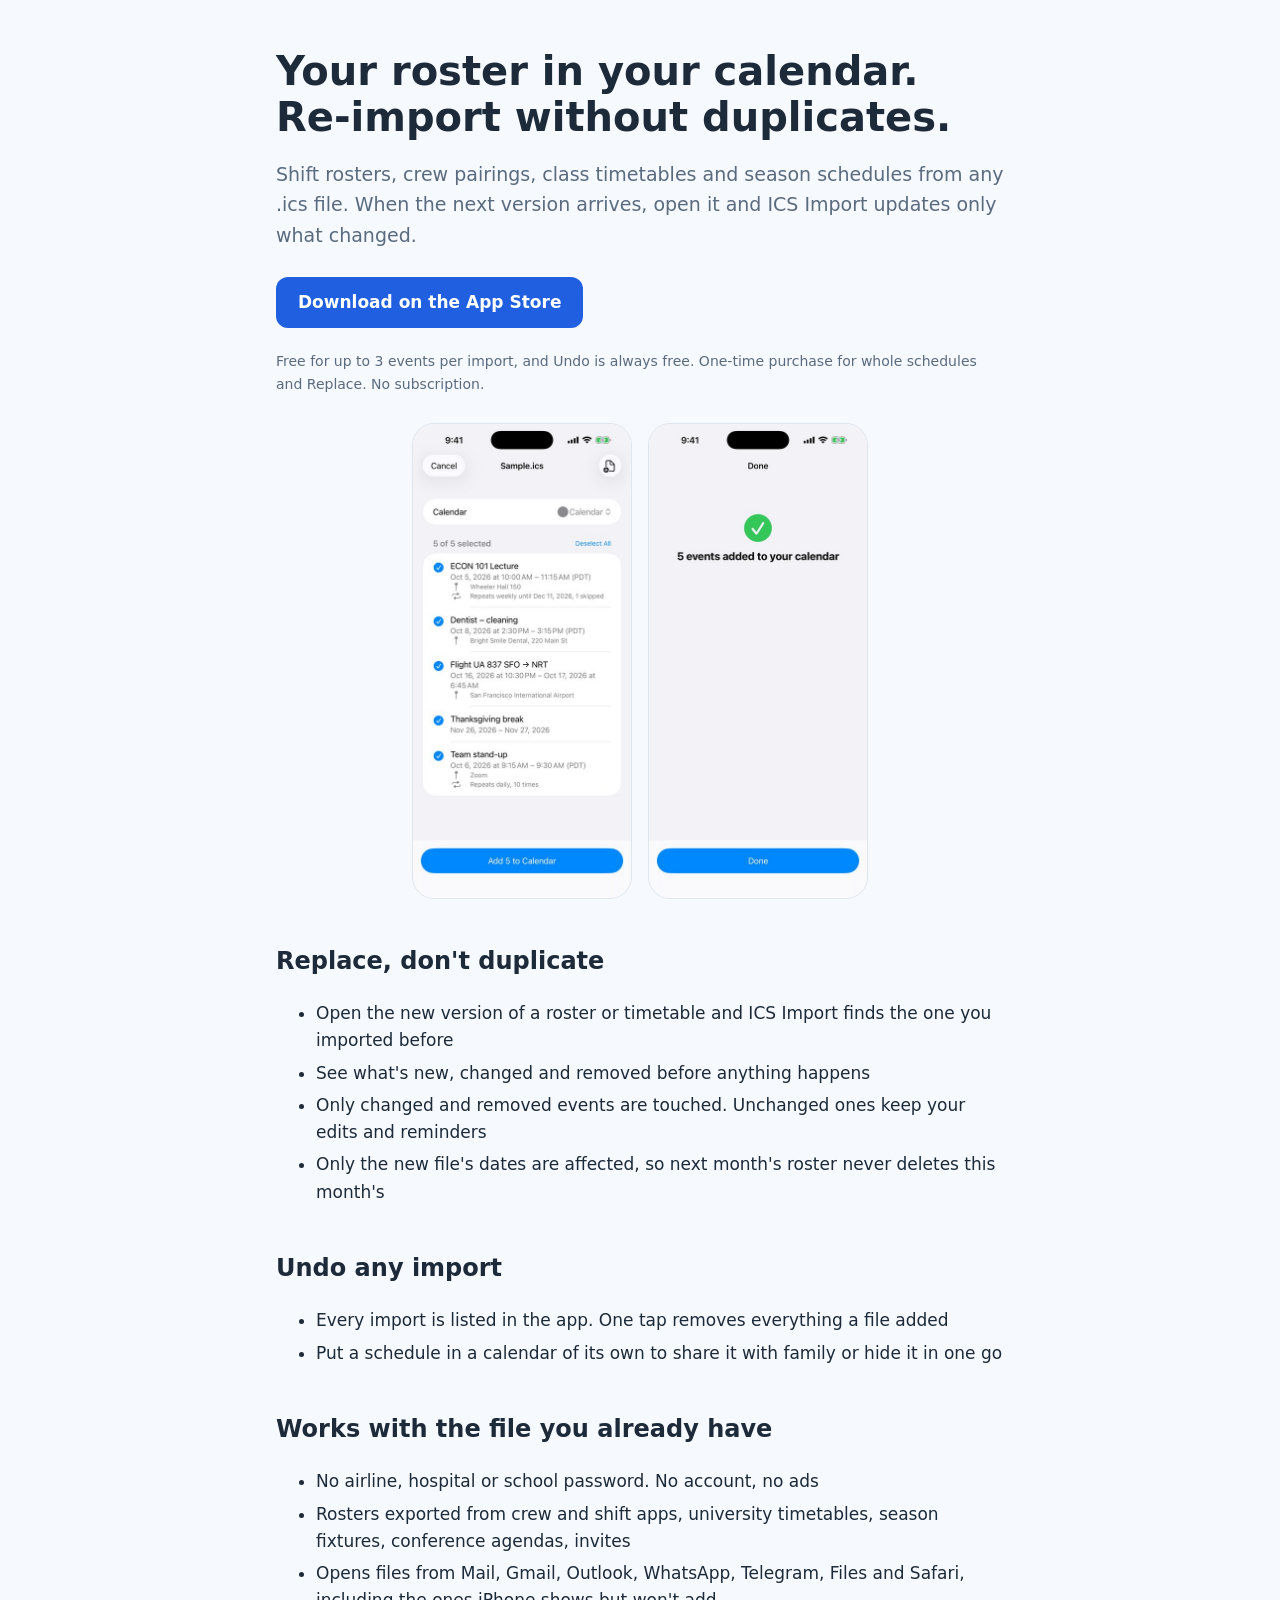
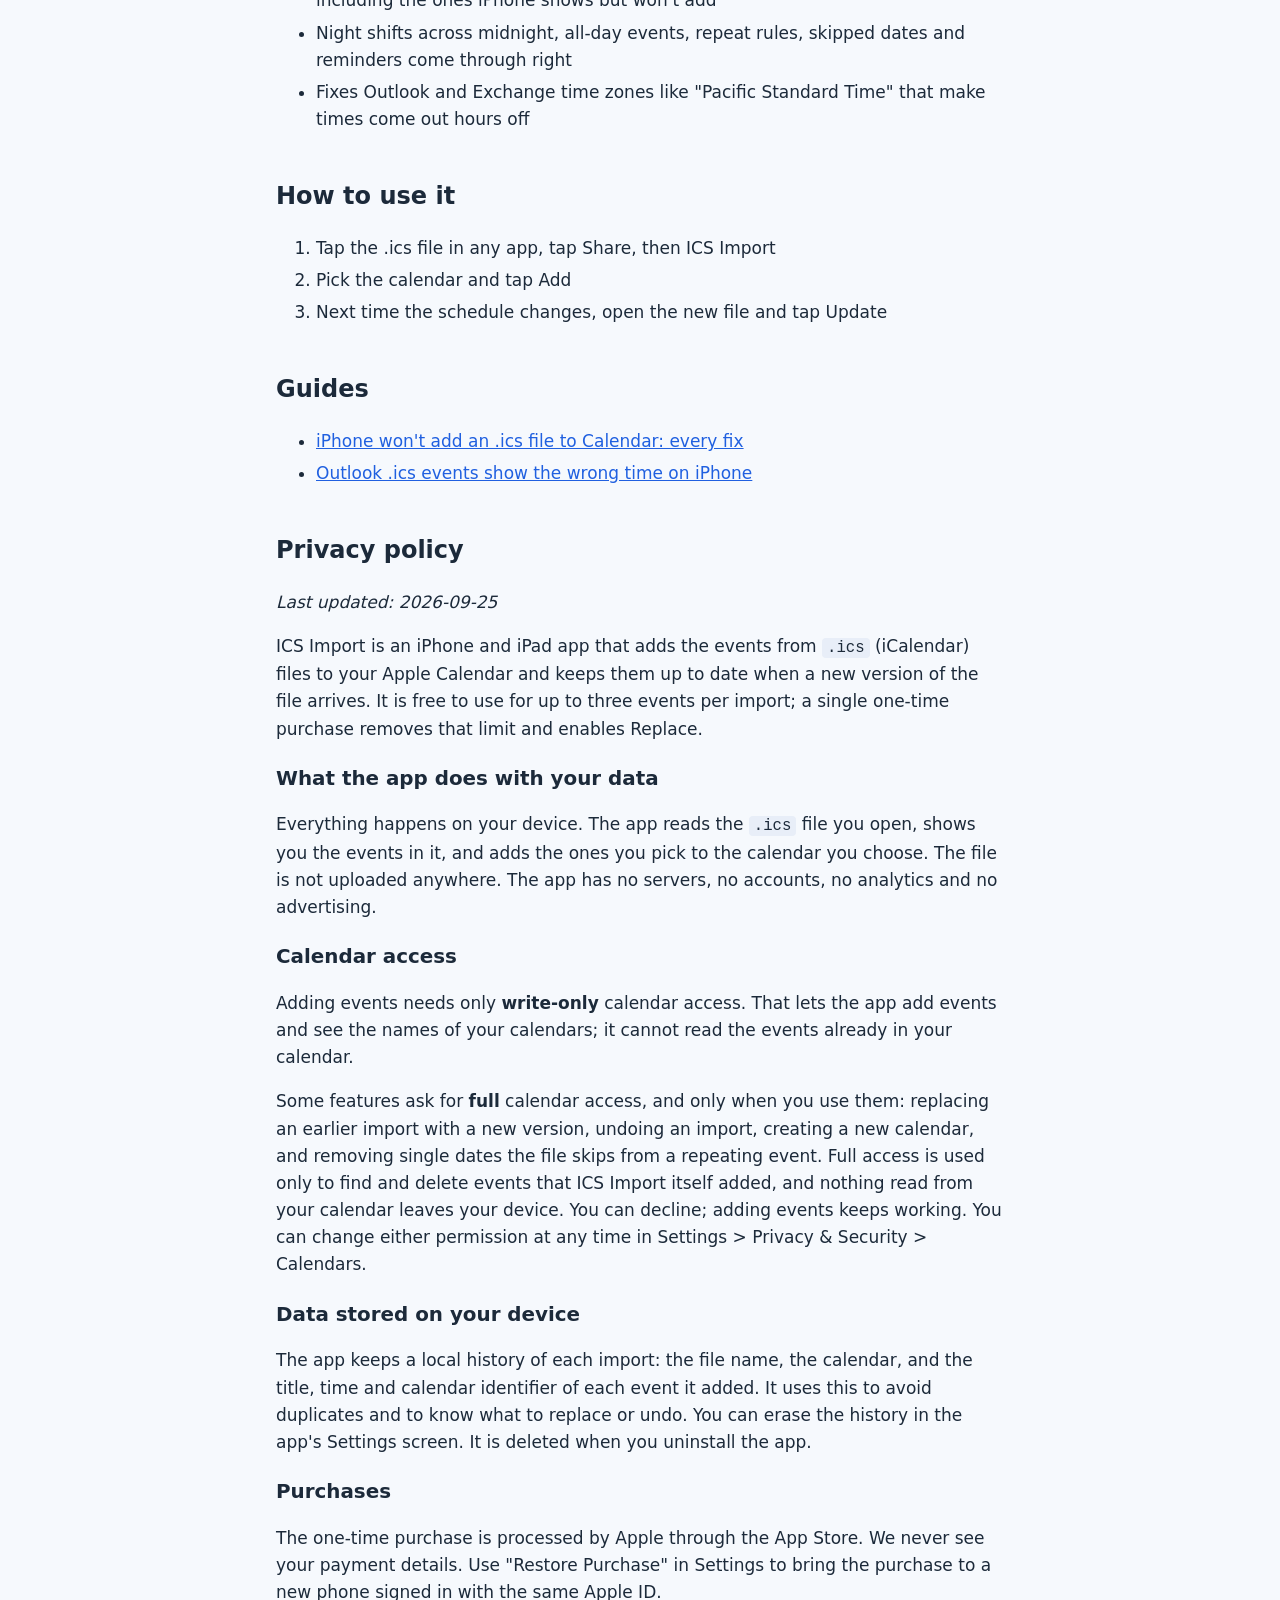
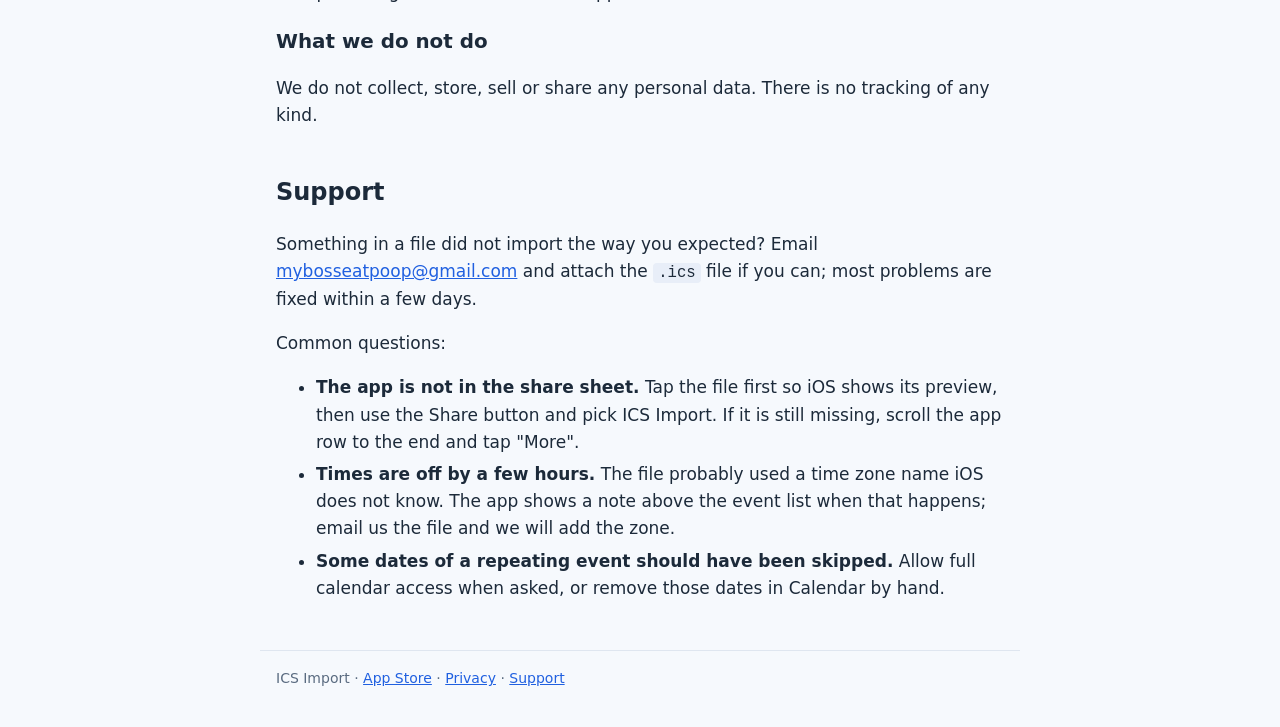
==== index.html @ e9b15c0e "Reposition around rosters and timetables; privacy policy covers full access for Replace and Undo; ne" ====
<!doctype html>
<html lang="en"><head><meta charset="utf-8"><meta name="viewport" content="width=device-width,initial-scale=1">
<title>ICS Import – Rosters and timetables in iPhone Calendar, no duplicates</title>
<meta name="description" content="Import your roster, shift schedule or class timetable from an .ics file into iPhone Calendar. When the next version arrives, only the changes are updated: no duplicates, and any import can be undone. No passwords, no account.">
<meta name="apple-itunes-app" content="app-id=6813216187">
<link rel="canonical" href="https://iflora84.github.io/ics-import-privacy/">
<meta property="og:title" content="ICS Import – Rosters and timetables in iPhone Calendar, no duplicates">
<meta property="og:description" content="New roster or changed timetable? Open the new .ics and only the changes are updated. Undo any import in one tap.">
<meta property="og:image" content="https://iflora84.github.io/ics-import-privacy/img/list.jpg">
<link rel="stylesheet" href="site.css">
<script type="application/ld+json">{"@context":"https://schema.org","@type":"SoftwareApplication","name":"ICS Import: Add to Calendar","operatingSystem":"iOS","applicationCategory":"ProductivityApplication","url":"https://apps.apple.com/app/id6813216187","offers":{"@type":"Offer","price":"0","priceCurrency":"USD"}}</script>
</head><body>
<header>
<h1>Your roster in your calendar. Re-import without duplicates.</h1>
<p class="lead">Shift rosters, crew pairings, class timetables and season schedules from any .ics file. When the next version arrives, open it and ICS Import updates only what changed.</p>
<a class="cta" href="https://apps.apple.com/app/id6813216187">Download on the App Store</a>
<p class="small">Free for up to 3 events per import, and Undo is always free. One-time purchase for whole schedules and Replace. No subscription.</p>
</header>
<main>
<div class="shots">
<img src="img/list.jpg" width="440" height="956" alt="Event list from an .ics file with times, places and repeat rules">
<img src="img/done.jpg" width="440" height="956" alt="Confirmation that the events were added to the calendar">
</div>

<h2>Replace, don't duplicate</h2>
<ul>
<li>Open the new version of a roster or timetable and ICS Import finds the one you imported before</li>
<li>See what's new, changed and removed before anything happens</li>
<li>Only changed and removed events are touched. Unchanged ones keep your edits and reminders</li>
<li>Only the new file's dates are affected, so next month's roster never deletes this month's</li>
</ul>

<h2>Undo any import</h2>
<ul>
<li>Every import is listed in the app. One tap removes everything a file added</li>
<li>Put a schedule in a calendar of its own to share it with family or hide it in one go</li>
</ul>

<h2>Works with the file you already have</h2>
<ul>
<li>No airline, hospital or school password. No account, no ads</li>
<li>Rosters exported from crew and shift apps, university timetables, season fixtures, conference agendas, invites</li>
<li>Opens files from Mail, Gmail, Outlook, WhatsApp, Telegram, Files and Safari, including the ones iPhone shows but won't add</li>
<li>Night shifts across midnight, all-day events, repeat rules, skipped dates and reminders come through right</li>
<li>Fixes Outlook and Exchange time zones like "Pacific Standard Time" that make times come out hours off</li>
</ul>

<h2>How to use it</h2>
<ol>
<li>Tap the .ics file in any app, tap Share, then ICS Import</li>
<li>Pick the calendar and tap Add</li>
<li>Next time the schedule changes, open the new file and tap Update</li>
</ol>

<h2>Guides</h2>
<ul>
<li><a href="guides/ics-file-wont-add-to-iphone-calendar/">iPhone won't add an .ics file to Calendar: every fix</a></li>
<li><a href="guides/outlook-ics-wrong-time-iphone/">Outlook .ics events show the wrong time on iPhone</a></li>
</ul>

<h2 id="privacy">Privacy policy</h2>
<p><em>Last updated: 2026-09-25</em></p>
<p>ICS Import is an iPhone and iPad app that adds the events from <code>.ics</code> (iCalendar) files to your Apple Calendar and keeps them up to date when a new version of the file arrives. It is free to use for up to three events per import; a single one-time purchase removes that limit and enables Replace.</p>

<h3>What the app does with your data</h3>
<p>Everything happens on your device. The app reads the <code>.ics</code> file you open, shows you the events in it, and adds the ones you pick to the calendar you choose. The file is not uploaded anywhere. The app has no servers, no accounts, no analytics and no advertising.</p>

<h3>Calendar access</h3>
<p>Adding events needs only <strong>write-only</strong> calendar access. That lets the app add events and see the names of your calendars; it cannot read the events already in your calendar.</p>
<p>Some features ask for <strong>full</strong> calendar access, and only when you use them: replacing an earlier import with a new version, undoing an import, creating a new calendar, and removing single dates the file skips from a repeating event. Full access is used only to find and delete events that ICS Import itself added, and nothing read from your calendar leaves your device. You can decline; adding events keeps working. You can change either permission at any time in Settings &gt; Privacy &amp; Security &gt; Calendars.</p>

<h3>Data stored on your device</h3>
<p>The app keeps a local history of each import: the file name, the calendar, and the title, time and calendar identifier of each event it added. It uses this to avoid duplicates and to know what to replace or undo. You can erase the history in the app's Settings screen. It is deleted when you uninstall the app.</p>

<h3>Purchases</h3>
<p>The one-time purchase is processed by Apple through the App Store. We never see your payment details. Use "Restore Purchase" in Settings to bring the purchase to a new phone signed in with the same Apple ID.</p>

<h3>What we do not do</h3>
<p>We do not collect, store, sell or share any personal data. There is no tracking of any kind.</p>

<h2 id="support">Support</h2>
<p>Something in a file did not import the way you expected? Email <a href="mailto:mybosseatpoop@gmail.com?subject=ICS%20Import">mybosseatpoop@gmail.com</a> and attach the <code>.ics</code> file if you can; most problems are fixed within a few days.</p>
<p>Common questions:</p>
<ul>
<li><strong>The app is not in the share sheet.</strong> Tap the file first so iOS shows its preview, then use the Share button and pick ICS Import. If it is still missing, scroll the app row to the end and tap "More".</li>
<li><strong>Times are off by a few hours.</strong> The file probably used a time zone name iOS does not know. The app shows a note above the event list when that happens; email us the file and we will add the zone.</li>
<li><strong>Some dates of a repeating event should have been skipped.</strong> Allow full calendar access when asked, or remove those dates in Calendar by hand.</li>
</ul>
</main>
<footer>ICS Import · <a href="https://apps.apple.com/app/id6813216187">App Store</a> · <a href="#privacy">Privacy</a> · <a href="#support">Support</a></footer>
</body></html>
---- site.css ----
:root{--bg:#f6f9fd;--card:#fff;--text:#1c2a3a;--muted:#5a6b80;--accent:#2060e0;--accent-text:#fff;--line:#dfe6f0;--code:#e8eef8}
@media (prefers-color-scheme:dark){:root:not([data-theme="light"]){--bg:#0f1520;--card:#18212f;--text:#e4ebf5;--muted:#9aa9bd;--accent:#5b8cff;--accent-text:#fff;--line:#2a3547;--code:#222d3e}}
:root[data-theme="dark"]{--bg:#0f1520;--card:#18212f;--text:#e4ebf5;--muted:#9aa9bd;--accent:#5b8cff;--accent-text:#fff;--line:#2a3547;--code:#222d3e}
*{box-sizing:border-box}
body{margin:0;overflow-wrap:break-word;background:var(--bg);color:var(--text);font:17px/1.6 system-ui,-apple-system,"Segoe UI",Roboto,sans-serif}
main,header,footer{max-width:760px;margin:0 auto;padding:0 16px}
header{padding-top:40px}
h1{font-size:clamp(28px,6vw,40px);line-height:1.15;margin:.2em 0 .4em}
h2{margin-top:1.8em;font-size:24px}
h3{margin-bottom:.2em}
a{color:var(--accent)}
code{overflow-wrap:anywhere;background:var(--code);padding:1px 5px;border-radius:4px;font-size:.92em}
.lead{font-size:19px;color:var(--muted)}
.cta{display:inline-block;background:var(--accent);color:var(--accent-text);text-decoration:none;font-weight:600;padding:12px 22px;border-radius:12px;margin:8px 0}
.small{font-size:14px;color:var(--muted)}
.shots{display:flex;gap:16px;justify-content:center;margin:28px 0;flex-wrap:wrap}
.shots img{width:min(220px,44vw);height:auto;border-radius:22px;border:1px solid var(--line);background:var(--card)}
.card{background:var(--card);border:1px solid var(--line);border-radius:14px;padding:4px 20px;margin:16px 0}
ol li,ul li{margin:.3em 0}
nav.crumbs{font-size:14px;margin-bottom:8px}
footer{border-top:1px solid var(--line);margin-top:48px;padding-top:16px;padding-bottom:40px;font-size:14px;color:var(--muted)}
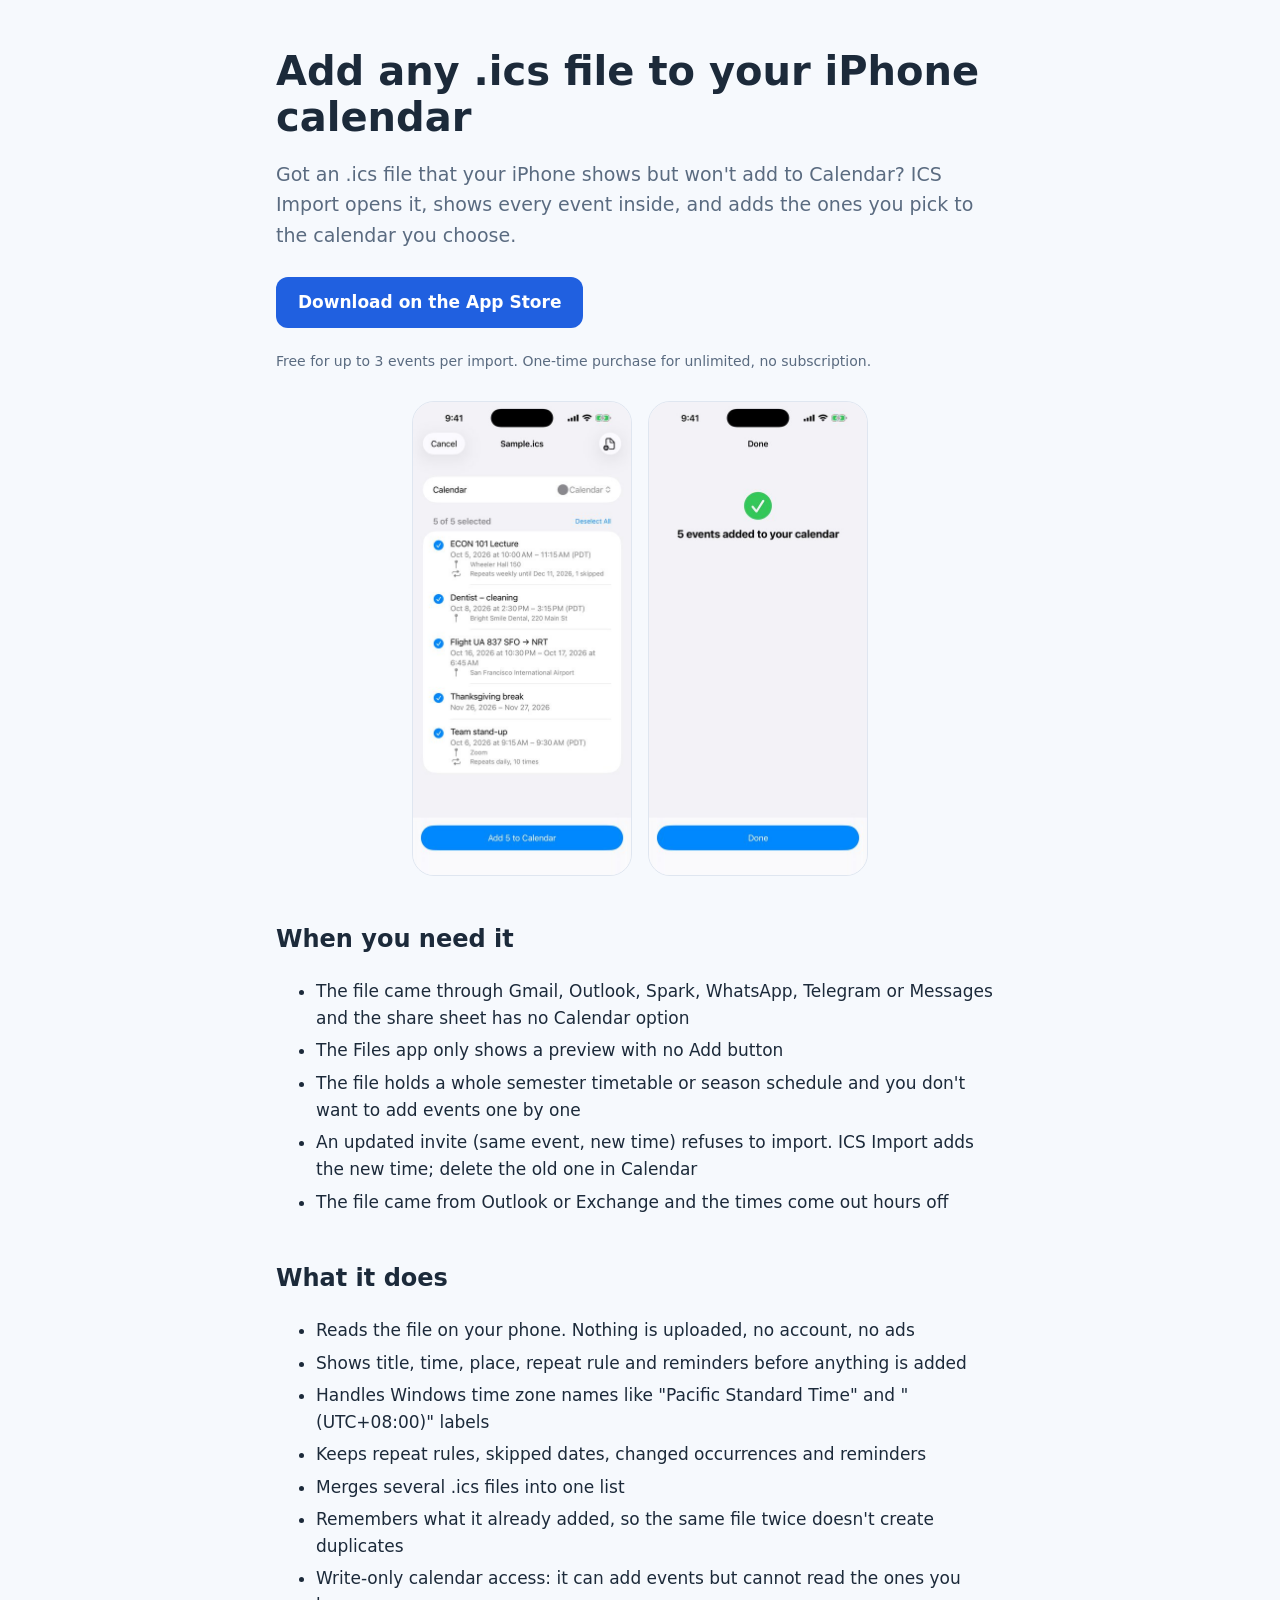
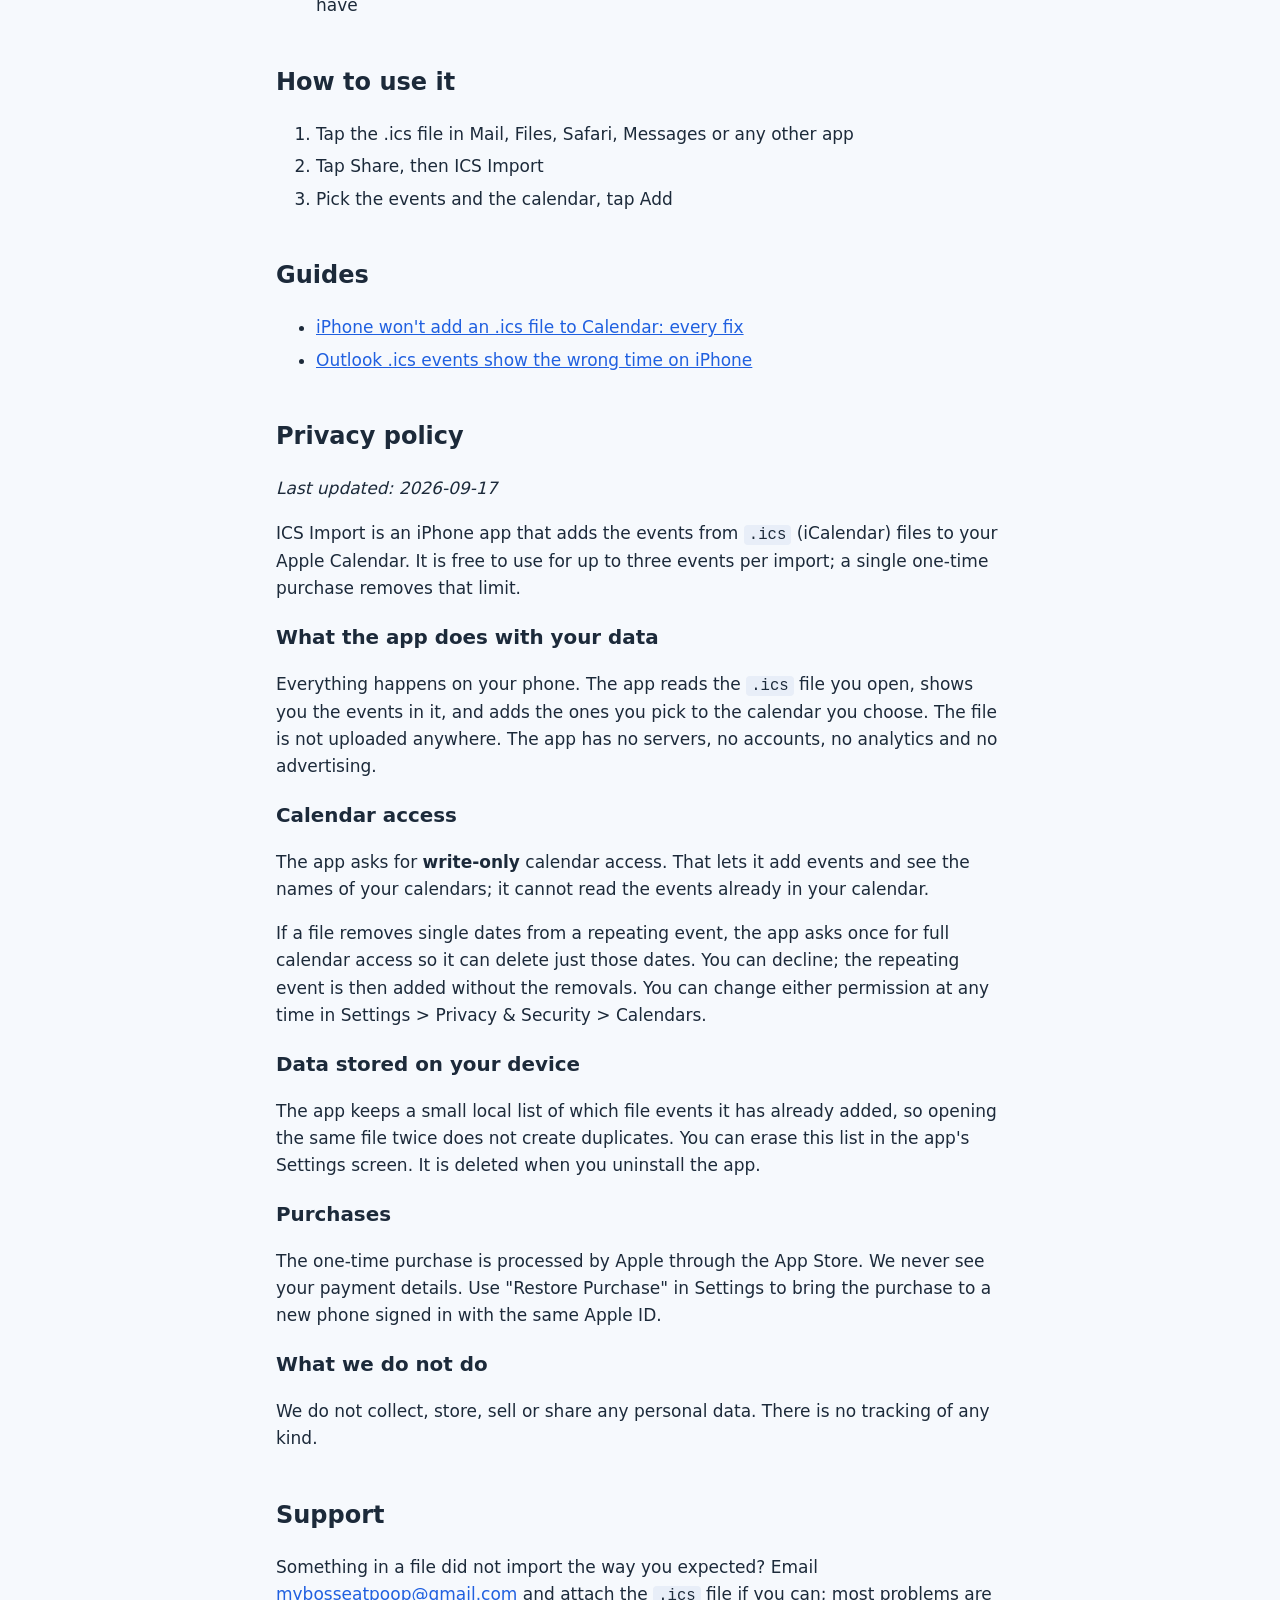
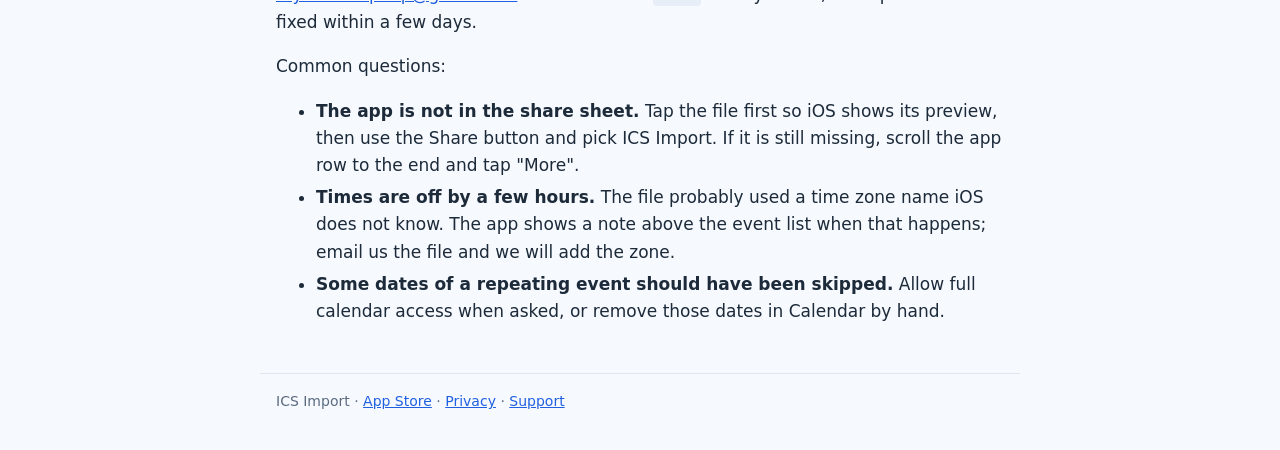
==== commit 786a2693: "New contact email Co-Authored-By: Claude Opus 5.5 (1M context) <noreply@anthropic.com> Claude-Sessio" ====
--- a/index.html
+++ b/index.html
@@ -1,20 +1,20 @@
 <!doctype html>
 <html lang="en"><head><meta charset="utf-8"><meta name="viewport" content="width=device-width,initial-scale=1">
-<title>ICS Import – Rosters and timetables in iPhone Calendar, no duplicates</title>
-<meta name="description" content="Import your roster, shift schedule or class timetable from an .ics file into iPhone Calendar. When the next version arrives, only the changes are updated: no duplicates, and any import can be undone. No passwords, no account.">
+<title>ICS Import – Add .ics files to iPhone Calendar</title>
+<meta name="description" content="iPhone won't add your .ics file to Calendar? ICS Import opens it from Gmail, Outlook, WhatsApp or Files and adds every event, with time zones, repeats and reminders kept. On-device, no account.">
 <meta name="apple-itunes-app" content="app-id=6813216187">
 <link rel="canonical" href="https://iflora84.github.io/ics-import-privacy/">
-<meta property="og:title" content="ICS Import – Rosters and timetables in iPhone Calendar, no duplicates">
-<meta property="og:description" content="New roster or changed timetable? Open the new .ics and only the changes are updated. Undo any import in one tap.">
+<meta property="og:title" content="ICS Import – Add .ics files to iPhone Calendar">
+<meta property="og:description" content="Opens .ics files that Files, Gmail, Outlook or WhatsApp won't add to your calendar. Every event in one tap.">
 <meta property="og:image" content="https://iflora84.github.io/ics-import-privacy/img/list.jpg">
 <link rel="stylesheet" href="site.css">
 <script type="application/ld+json">{"@context":"https://schema.org","@type":"SoftwareApplication","name":"ICS Import: Add to Calendar","operatingSystem":"iOS","applicationCategory":"ProductivityApplication","url":"https://apps.apple.com/app/id6813216187","offers":{"@type":"Offer","price":"0","priceCurrency":"USD"}}</script>
 </head><body>
 <header>
-<h1>Your roster in your calendar. Re-import without duplicates.</h1>
-<p class="lead">Shift rosters, crew pairings, class timetables and season schedules from any .ics file. When the next version arrives, open it and ICS Import updates only what changed.</p>
+<h1>Add any .ics file to your iPhone calendar</h1>
+<p class="lead">Got an .ics file that your iPhone shows but won't add to Calendar? ICS Import opens it, shows every event inside, and adds the ones you pick to the calendar you choose.</p>
 <a class="cta" href="https://apps.apple.com/app/id6813216187">Download on the App Store</a>
-<p class="small">Free for up to 3 events per import, and Undo is always free. One-time purchase for whole schedules and Replace. No subscription.</p>
+<p class="small">Free for up to 3 events per import. One-time purchase for unlimited, no subscription.</p>
 </header>
 <main>
 <div class="shots">
@@ -22,34 +22,31 @@
 <img src="img/done.jpg" width="440" height="956" alt="Confirmation that the events were added to the calendar">
 </div>
 
-<h2>Replace, don't duplicate</h2>
+<h2>When you need it</h2>
 <ul>
-<li>Open the new version of a roster or timetable and ICS Import finds the one you imported before</li>
-<li>See what's new, changed and removed before anything happens</li>
-<li>Only changed and removed events are touched. Unchanged ones keep your edits and reminders</li>
-<li>Only the new file's dates are affected, so next month's roster never deletes this month's</li>
+<li>The file came through Gmail, Outlook, Spark, WhatsApp, Telegram or Messages and the share sheet has no Calendar option</li>
+<li>The Files app only shows a preview with no Add button</li>
+<li>The file holds a whole semester timetable or season schedule and you don't want to add events one by one</li>
+<li>An updated invite (same event, new time) refuses to import. ICS Import adds the new time; delete the old one in Calendar</li>
+<li>The file came from Outlook or Exchange and the times come out hours off</li>
 </ul>
 
-<h2>Undo any import</h2>
+<h2>What it does</h2>
 <ul>
-<li>Every import is listed in the app. One tap removes everything a file added</li>
-<li>Put a schedule in a calendar of its own to share it with family or hide it in one go</li>
-</ul>
-
-<h2>Works with the file you already have</h2>
-<ul>
-<li>No airline, hospital or school password. No account, no ads</li>
-<li>Rosters exported from crew and shift apps, university timetables, season fixtures, conference agendas, invites</li>
-<li>Opens files from Mail, Gmail, Outlook, WhatsApp, Telegram, Files and Safari, including the ones iPhone shows but won't add</li>
-<li>Night shifts across midnight, all-day events, repeat rules, skipped dates and reminders come through right</li>
-<li>Fixes Outlook and Exchange time zones like "Pacific Standard Time" that make times come out hours off</li>
+<li>Reads the file on your phone. Nothing is uploaded, no account, no ads</li>
+<li>Shows title, time, place, repeat rule and reminders before anything is added</li>
+<li>Handles Windows time zone names like "Pacific Standard Time" and "(UTC+08:00)" labels</li>
+<li>Keeps repeat rules, skipped dates, changed occurrences and reminders</li>
+<li>Merges several .ics files into one list</li>
+<li>Remembers what it already added, so the same file twice doesn't create duplicates</li>
+<li>Write-only calendar access: it can add events but cannot read the ones you have</li>
 </ul>
 
 <h2>How to use it</h2>
 <ol>
-<li>Tap the .ics file in any app, tap Share, then ICS Import</li>
-<li>Pick the calendar and tap Add</li>
-<li>Next time the schedule changes, open the new file and tap Update</li>
+<li>Tap the .ics file in Mail, Files, Safari, Messages or any other app</li>
+<li>Tap Share, then ICS Import</li>
+<li>Pick the events and the calendar, tap Add</li>
 </ol>
 
 <h2>Guides</h2>
@@ -59,18 +56,18 @@
 </ul>
 
 <h2 id="privacy">Privacy policy</h2>
-<p><em>Last updated: 2026-09-25</em></p>
-<p>ICS Import is an iPhone and iPad app that adds the events from <code>.ics</code> (iCalendar) files to your Apple Calendar and keeps them up to date when a new version of the file arrives. It is free to use for up to three events per import; a single one-time purchase removes that limit and enables Replace.</p>
+<p><em>Last updated: 2026-09-17</em></p>
+<p>ICS Import is an iPhone app that adds the events from <code>.ics</code> (iCalendar) files to your Apple Calendar. It is free to use for up to three events per import; a single one-time purchase removes that limit.</p>
 
 <h3>What the app does with your data</h3>
-<p>Everything happens on your device. The app reads the <code>.ics</code> file you open, shows you the events in it, and adds the ones you pick to the calendar you choose. The file is not uploaded anywhere. The app has no servers, no accounts, no analytics and no advertising.</p>
+<p>Everything happens on your phone. The app reads the <code>.ics</code> file you open, shows you the events in it, and adds the ones you pick to the calendar you choose. The file is not uploaded anywhere. The app has no servers, no accounts, no analytics and no advertising.</p>
 
 <h3>Calendar access</h3>
-<p>Adding events needs only <strong>write-only</strong> calendar access. That lets the app add events and see the names of your calendars; it cannot read the events already in your calendar.</p>
-<p>Some features ask for <strong>full</strong> calendar access, and only when you use them: replacing an earlier import with a new version, undoing an import, creating a new calendar, and removing single dates the file skips from a repeating event. Full access is used only to find and delete events that ICS Import itself added, and nothing read from your calendar leaves your device. You can decline; adding events keeps working. You can change either permission at any time in Settings &gt; Privacy &amp; Security &gt; Calendars.</p>
+<p>The app asks for <strong>write-only</strong> calendar access. That lets it add events and see the names of your calendars; it cannot read the events already in your calendar.</p>
+<p>If a file removes single dates from a repeating event, the app asks once for full calendar access so it can delete just those dates. You can decline; the repeating event is then added without the removals. You can change either permission at any time in Settings &gt; Privacy &amp; Security &gt; Calendars.</p>
 
 <h3>Data stored on your device</h3>
-<p>The app keeps a local history of each import: the file name, the calendar, and the title, time and calendar identifier of each event it added. It uses this to avoid duplicates and to know what to replace or undo. You can erase the history in the app's Settings screen. It is deleted when you uninstall the app.</p>
+<p>The app keeps a small local list of which file events it has already added, so opening the same file twice does not create duplicates. You can erase this list in the app's Settings screen. It is deleted when you uninstall the app.</p>
 
 <h3>Purchases</h3>
 <p>The one-time purchase is processed by Apple through the App Store. We never see your payment details. Use "Restore Purchase" in Settings to bring the purchase to a new phone signed in with the same Apple ID.</p>
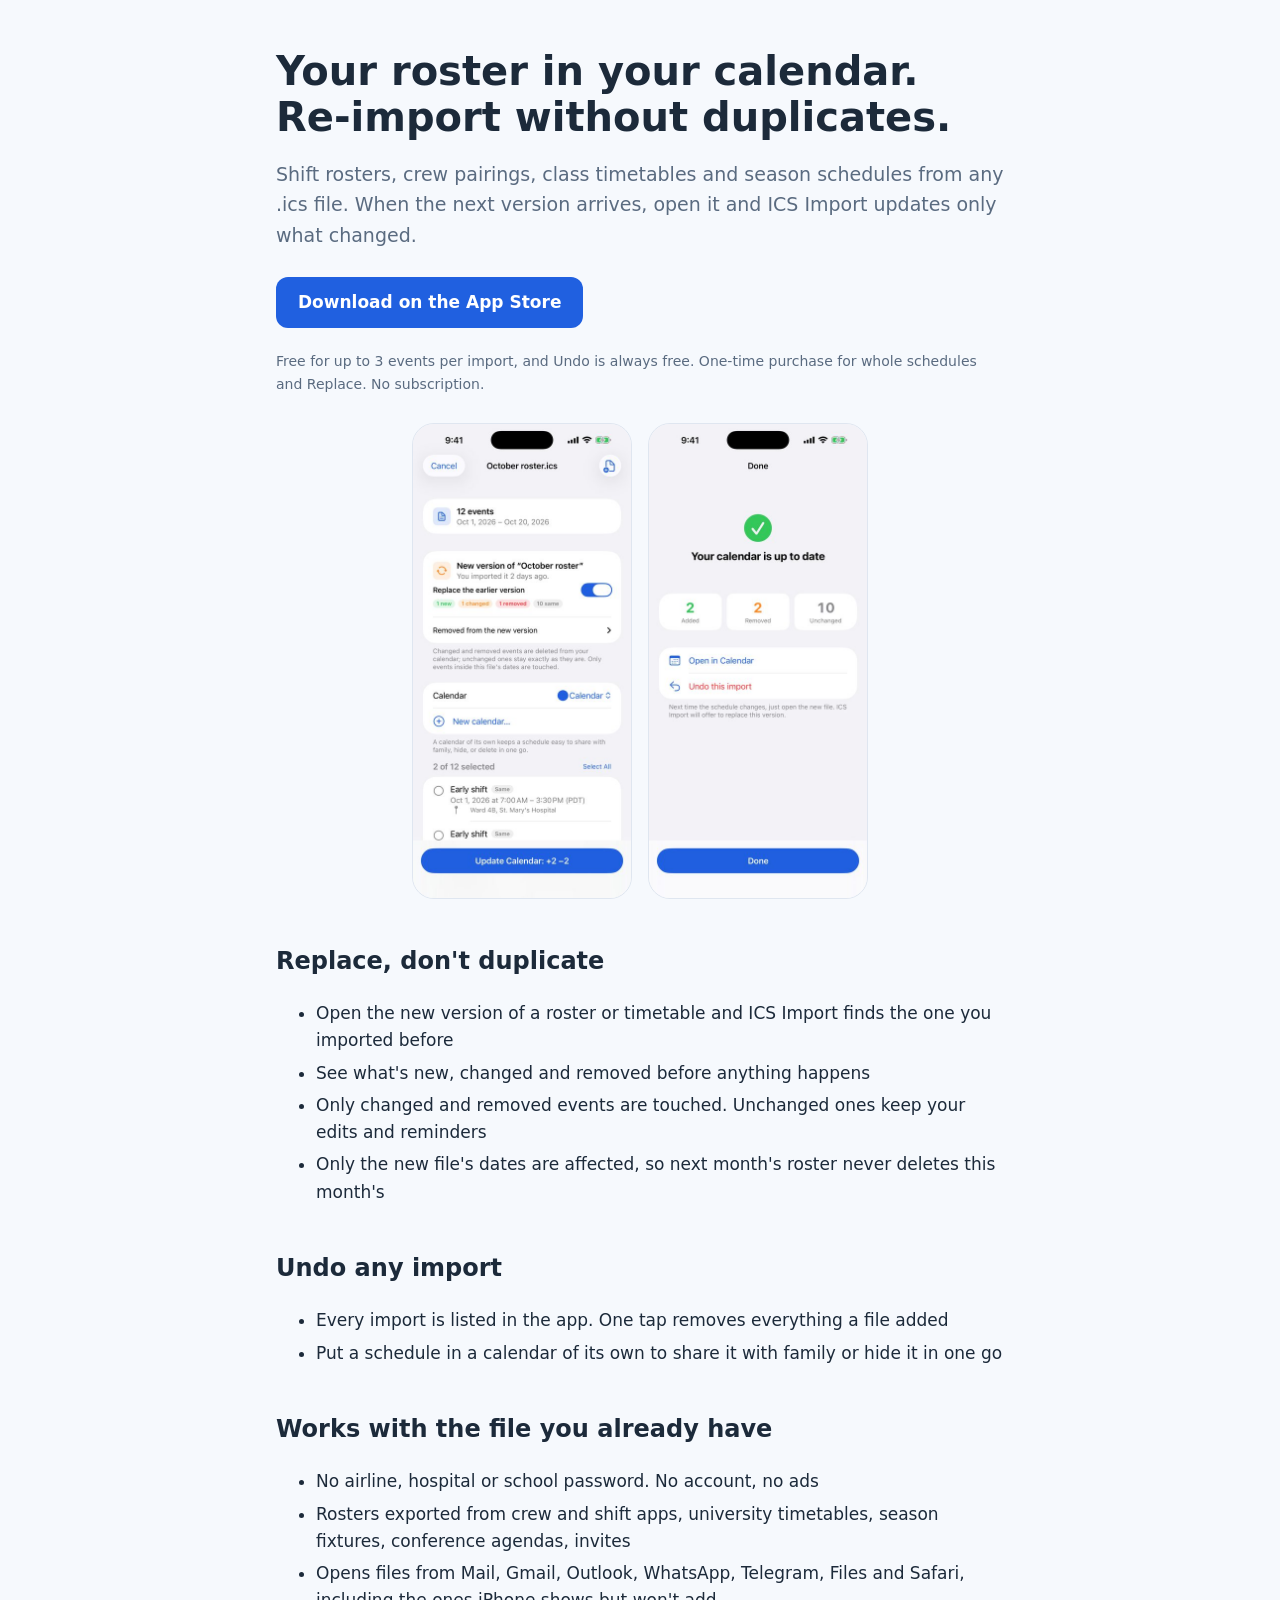
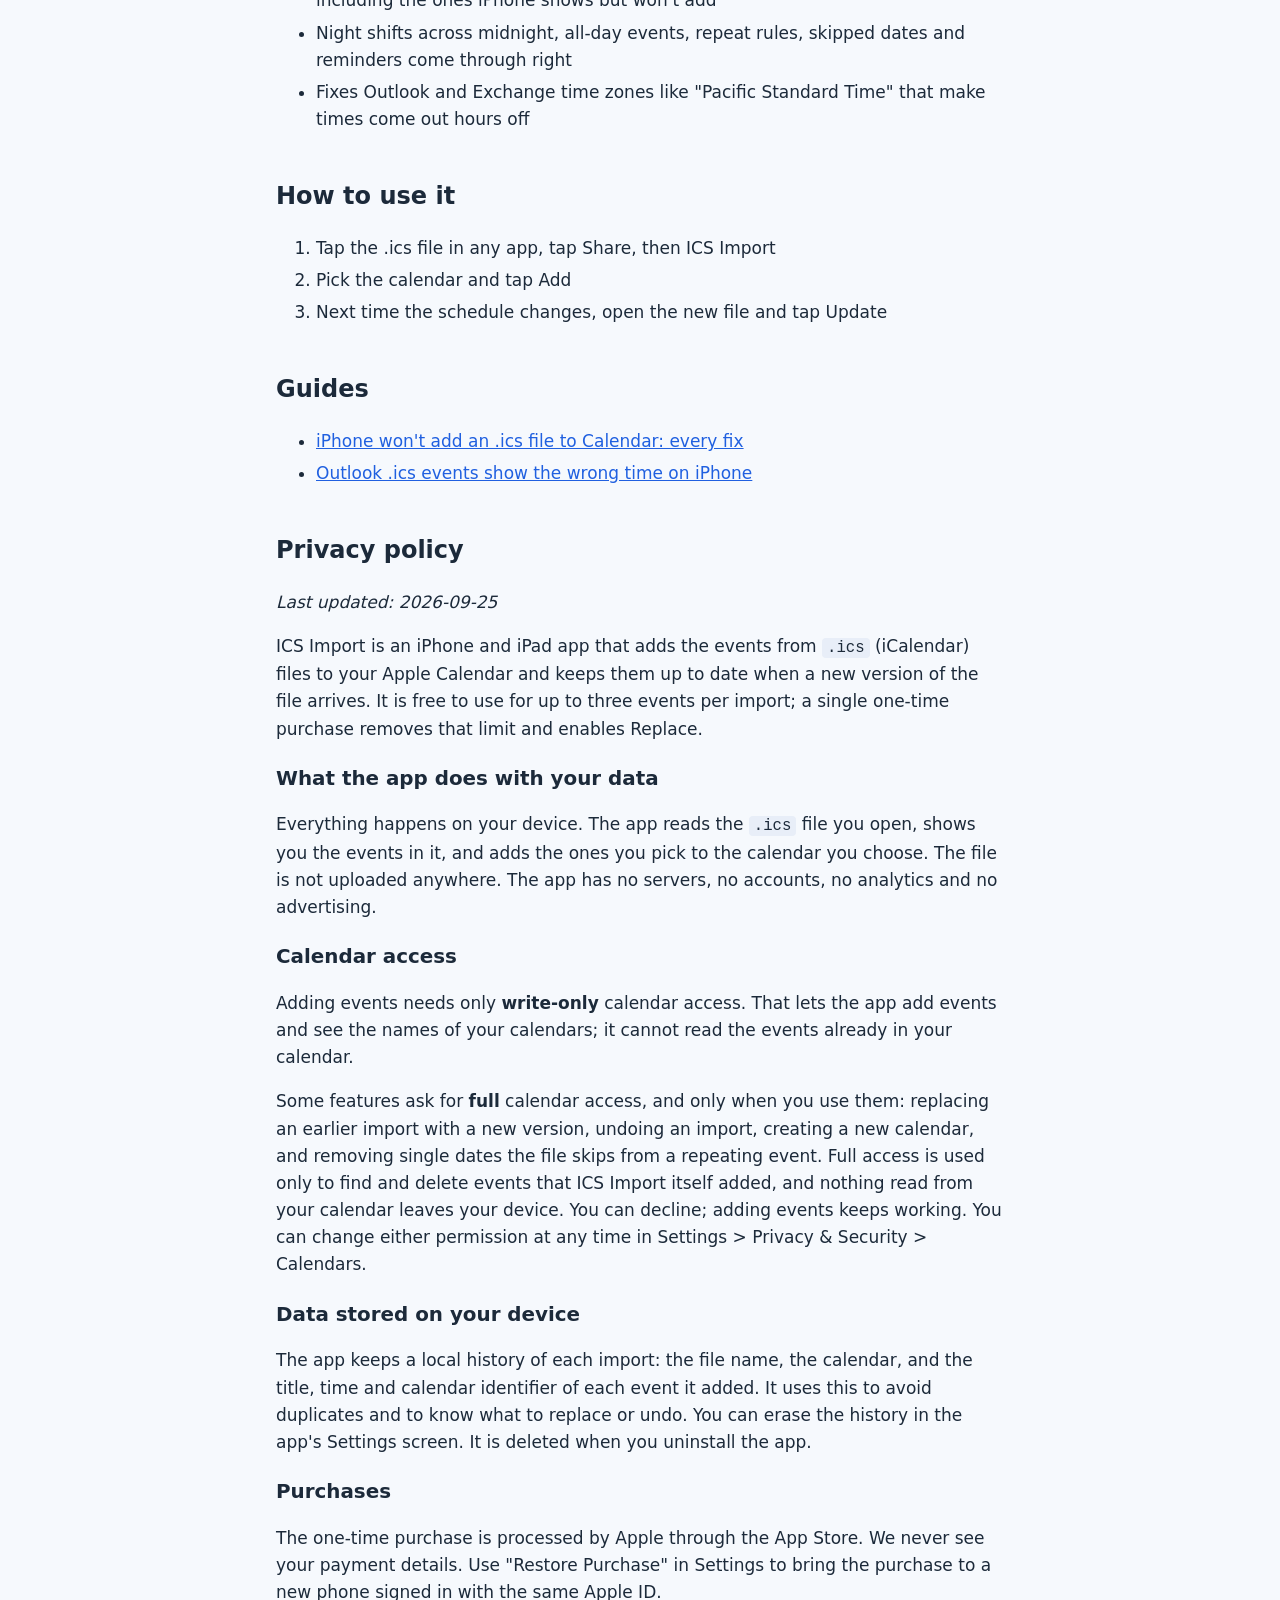
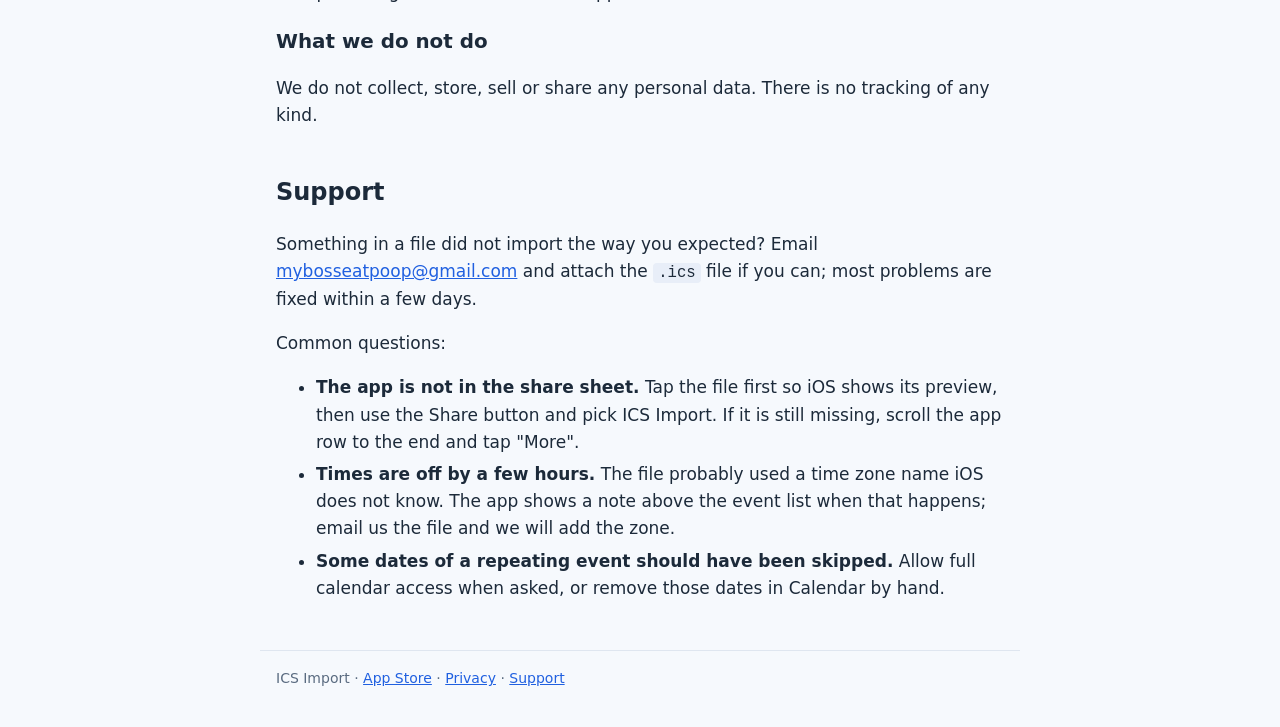
==== commit 0d53efb5: "New app screenshots Co-Authored-By: Claude Opus 5.5 (1M context) <noreply@anthropic.com> Claude-Sess" ====
--- a/index.html
+++ b/index.html
@@ -1,52 +1,55 @@
 <!doctype html>
 <html lang="en"><head><meta charset="utf-8"><meta name="viewport" content="width=device-width,initial-scale=1">
-<title>ICS Import – Add .ics files to iPhone Calendar</title>
-<meta name="description" content="iPhone won't add your .ics file to Calendar? ICS Import opens it from Gmail, Outlook, WhatsApp or Files and adds every event, with time zones, repeats and reminders kept. On-device, no account.">
+<title>ICS Import – Rosters and timetables in iPhone Calendar, no duplicates</title>
+<meta name="description" content="Import your roster, shift schedule or class timetable from an .ics file into iPhone Calendar. When the next version arrives, only the changes are updated: no duplicates, and any import can be undone. No passwords, no account.">
 <meta name="apple-itunes-app" content="app-id=6813216187">
 <link rel="canonical" href="https://iflora84.github.io/ics-import-privacy/">
-<meta property="og:title" content="ICS Import – Add .ics files to iPhone Calendar">
-<meta property="og:description" content="Opens .ics files that Files, Gmail, Outlook or WhatsApp won't add to your calendar. Every event in one tap.">
+<meta property="og:title" content="ICS Import – Rosters and timetables in iPhone Calendar, no duplicates">
+<meta property="og:description" content="New roster or changed timetable? Open the new .ics and only the changes are updated. Undo any import in one tap.">
 <meta property="og:image" content="https://iflora84.github.io/ics-import-privacy/img/list.jpg">
 <link rel="stylesheet" href="site.css">
 <script type="application/ld+json">{"@context":"https://schema.org","@type":"SoftwareApplication","name":"ICS Import: Add to Calendar","operatingSystem":"iOS","applicationCategory":"ProductivityApplication","url":"https://apps.apple.com/app/id6813216187","offers":{"@type":"Offer","price":"0","priceCurrency":"USD"}}</script>
 </head><body>
 <header>
-<h1>Add any .ics file to your iPhone calendar</h1>
-<p class="lead">Got an .ics file that your iPhone shows but won't add to Calendar? ICS Import opens it, shows every event inside, and adds the ones you pick to the calendar you choose.</p>
+<h1>Your roster in your calendar. Re-import without duplicates.</h1>
+<p class="lead">Shift rosters, crew pairings, class timetables and season schedules from any .ics file. When the next version arrives, open it and ICS Import updates only what changed.</p>
 <a class="cta" href="https://apps.apple.com/app/id6813216187">Download on the App Store</a>
-<p class="small">Free for up to 3 events per import. One-time purchase for unlimited, no subscription.</p>
+<p class="small">Free for up to 3 events per import, and Undo is always free. One-time purchase for whole schedules and Replace. No subscription.</p>
 </header>
 <main>
 <div class="shots">
-<img src="img/list.jpg" width="440" height="956" alt="Event list from an .ics file with times, places and repeat rules">
-<img src="img/done.jpg" width="440" height="956" alt="Confirmation that the events were added to the calendar">
+<img src="img/list.jpg" width="440" height="956" alt="A new version of a roster: 1 new, 1 changed, 1 removed, 10 unchanged">
+<img src="img/done.jpg" width="440" height="956" alt="Calendar up to date, with Undo this import">
 </div>
 
-<h2>When you need it</h2>
+<h2>Replace, don't duplicate</h2>
 <ul>
-<li>The file came through Gmail, Outlook, Spark, WhatsApp, Telegram or Messages and the share sheet has no Calendar option</li>
-<li>The Files app only shows a preview with no Add button</li>
-<li>The file holds a whole semester timetable or season schedule and you don't want to add events one by one</li>
-<li>An updated invite (same event, new time) refuses to import. ICS Import adds the new time; delete the old one in Calendar</li>
-<li>The file came from Outlook or Exchange and the times come out hours off</li>
+<li>Open the new version of a roster or timetable and ICS Import finds the one you imported before</li>
+<li>See what's new, changed and removed before anything happens</li>
+<li>Only changed and removed events are touched. Unchanged ones keep your edits and reminders</li>
+<li>Only the new file's dates are affected, so next month's roster never deletes this month's</li>
 </ul>
 
-<h2>What it does</h2>
+<h2>Undo any import</h2>
 <ul>
-<li>Reads the file on your phone. Nothing is uploaded, no account, no ads</li>
-<li>Shows title, time, place, repeat rule and reminders before anything is added</li>
-<li>Handles Windows time zone names like "Pacific Standard Time" and "(UTC+08:00)" labels</li>
-<li>Keeps repeat rules, skipped dates, changed occurrences and reminders</li>
-<li>Merges several .ics files into one list</li>
-<li>Remembers what it already added, so the same file twice doesn't create duplicates</li>
-<li>Write-only calendar access: it can add events but cannot read the ones you have</li>
+<li>Every import is listed in the app. One tap removes everything a file added</li>
+<li>Put a schedule in a calendar of its own to share it with family or hide it in one go</li>
+</ul>
+
+<h2>Works with the file you already have</h2>
+<ul>
+<li>No airline, hospital or school password. No account, no ads</li>
+<li>Rosters exported from crew and shift apps, university timetables, season fixtures, conference agendas, invites</li>
+<li>Opens files from Mail, Gmail, Outlook, WhatsApp, Telegram, Files and Safari, including the ones iPhone shows but won't add</li>
+<li>Night shifts across midnight, all-day events, repeat rules, skipped dates and reminders come through right</li>
+<li>Fixes Outlook and Exchange time zones like "Pacific Standard Time" that make times come out hours off</li>
 </ul>
 
 <h2>How to use it</h2>
 <ol>
-<li>Tap the .ics file in Mail, Files, Safari, Messages or any other app</li>
-<li>Tap Share, then ICS Import</li>
-<li>Pick the events and the calendar, tap Add</li>
+<li>Tap the .ics file in any app, tap Share, then ICS Import</li>
+<li>Pick the calendar and tap Add</li>
+<li>Next time the schedule changes, open the new file and tap Update</li>
 </ol>
 
 <h2>Guides</h2>
@@ -56,18 +59,18 @@
 </ul>
 
 <h2 id="privacy">Privacy policy</h2>
-<p><em>Last updated: 2026-09-17</em></p>
-<p>ICS Import is an iPhone app that adds the events from <code>.ics</code> (iCalendar) files to your Apple Calendar. It is free to use for up to three events per import; a single one-time purchase removes that limit.</p>
+<p><em>Last updated: 2026-09-25</em></p>
+<p>ICS Import is an iPhone and iPad app that adds the events from <code>.ics</code> (iCalendar) files to your Apple Calendar and keeps them up to date when a new version of the file arrives. It is free to use for up to three events per import; a single one-time purchase removes that limit and enables Replace.</p>
 
 <h3>What the app does with your data</h3>
-<p>Everything happens on your phone. The app reads the <code>.ics</code> file you open, shows you the events in it, and adds the ones you pick to the calendar you choose. The file is not uploaded anywhere. The app has no servers, no accounts, no analytics and no advertising.</p>
+<p>Everything happens on your device. The app reads the <code>.ics</code> file you open, shows you the events in it, and adds the ones you pick to the calendar you choose. The file is not uploaded anywhere. The app has no servers, no accounts, no analytics and no advertising.</p>
 
 <h3>Calendar access</h3>
-<p>The app asks for <strong>write-only</strong> calendar access. That lets it add events and see the names of your calendars; it cannot read the events already in your calendar.</p>
-<p>If a file removes single dates from a repeating event, the app asks once for full calendar access so it can delete just those dates. You can decline; the repeating event is then added without the removals. You can change either permission at any time in Settings &gt; Privacy &amp; Security &gt; Calendars.</p>
+<p>Adding events needs only <strong>write-only</strong> calendar access. That lets the app add events and see the names of your calendars; it cannot read the events already in your calendar.</p>
+<p>Some features ask for <strong>full</strong> calendar access, and only when you use them: replacing an earlier import with a new version, undoing an import, creating a new calendar, and removing single dates the file skips from a repeating event. Full access is used only to find and delete events that ICS Import itself added, and nothing read from your calendar leaves your device. You can decline; adding events keeps working. You can change either permission at any time in Settings &gt; Privacy &amp; Security &gt; Calendars.</p>
 
 <h3>Data stored on your device</h3>
-<p>The app keeps a small local list of which file events it has already added, so opening the same file twice does not create duplicates. You can erase this list in the app's Settings screen. It is deleted when you uninstall the app.</p>
+<p>The app keeps a local history of each import: the file name, the calendar, and the title, time and calendar identifier of each event it added. It uses this to avoid duplicates and to know what to replace or undo. You can erase the history in the app's Settings screen. It is deleted when you uninstall the app.</p>
 
 <h3>Purchases</h3>
 <p>The one-time purchase is processed by Apple through the App Store. We never see your payment details. Use "Restore Purchase" in Settings to bring the purchase to a new phone signed in with the same Apple ID.</p>
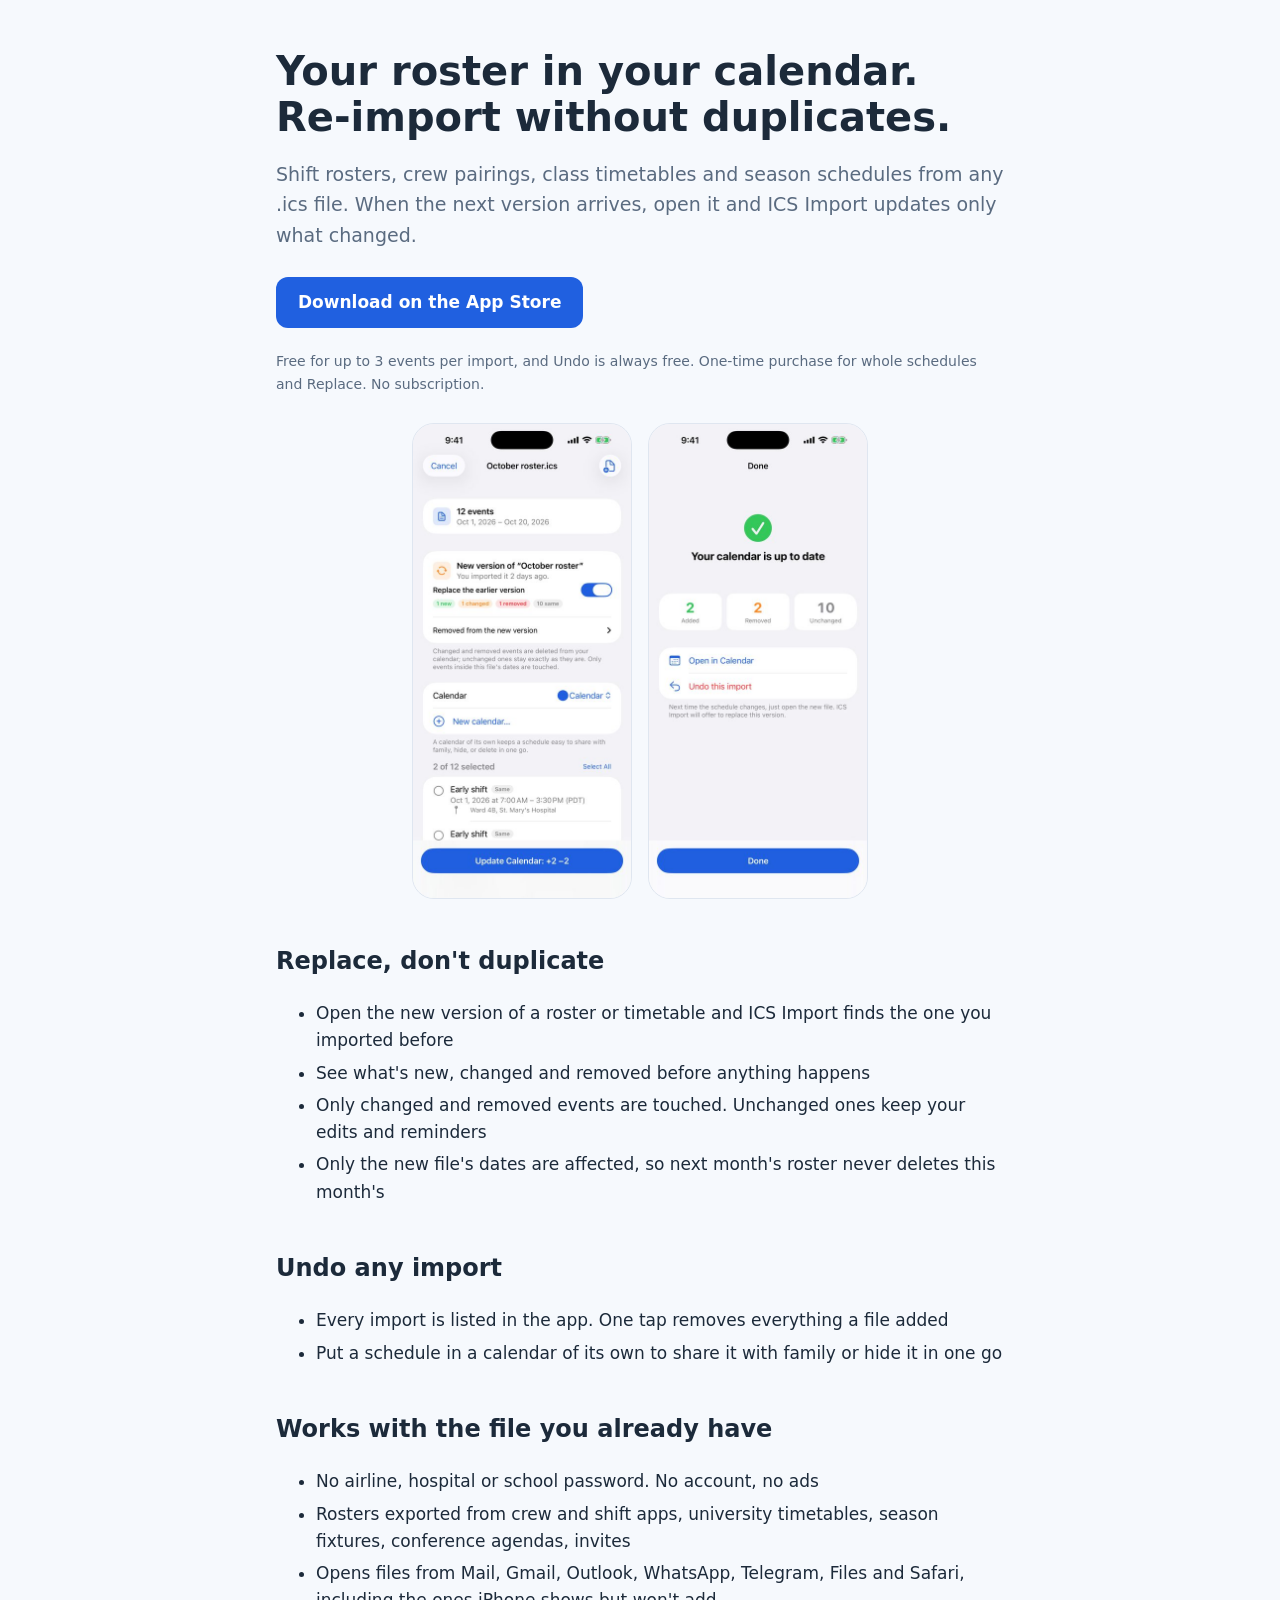
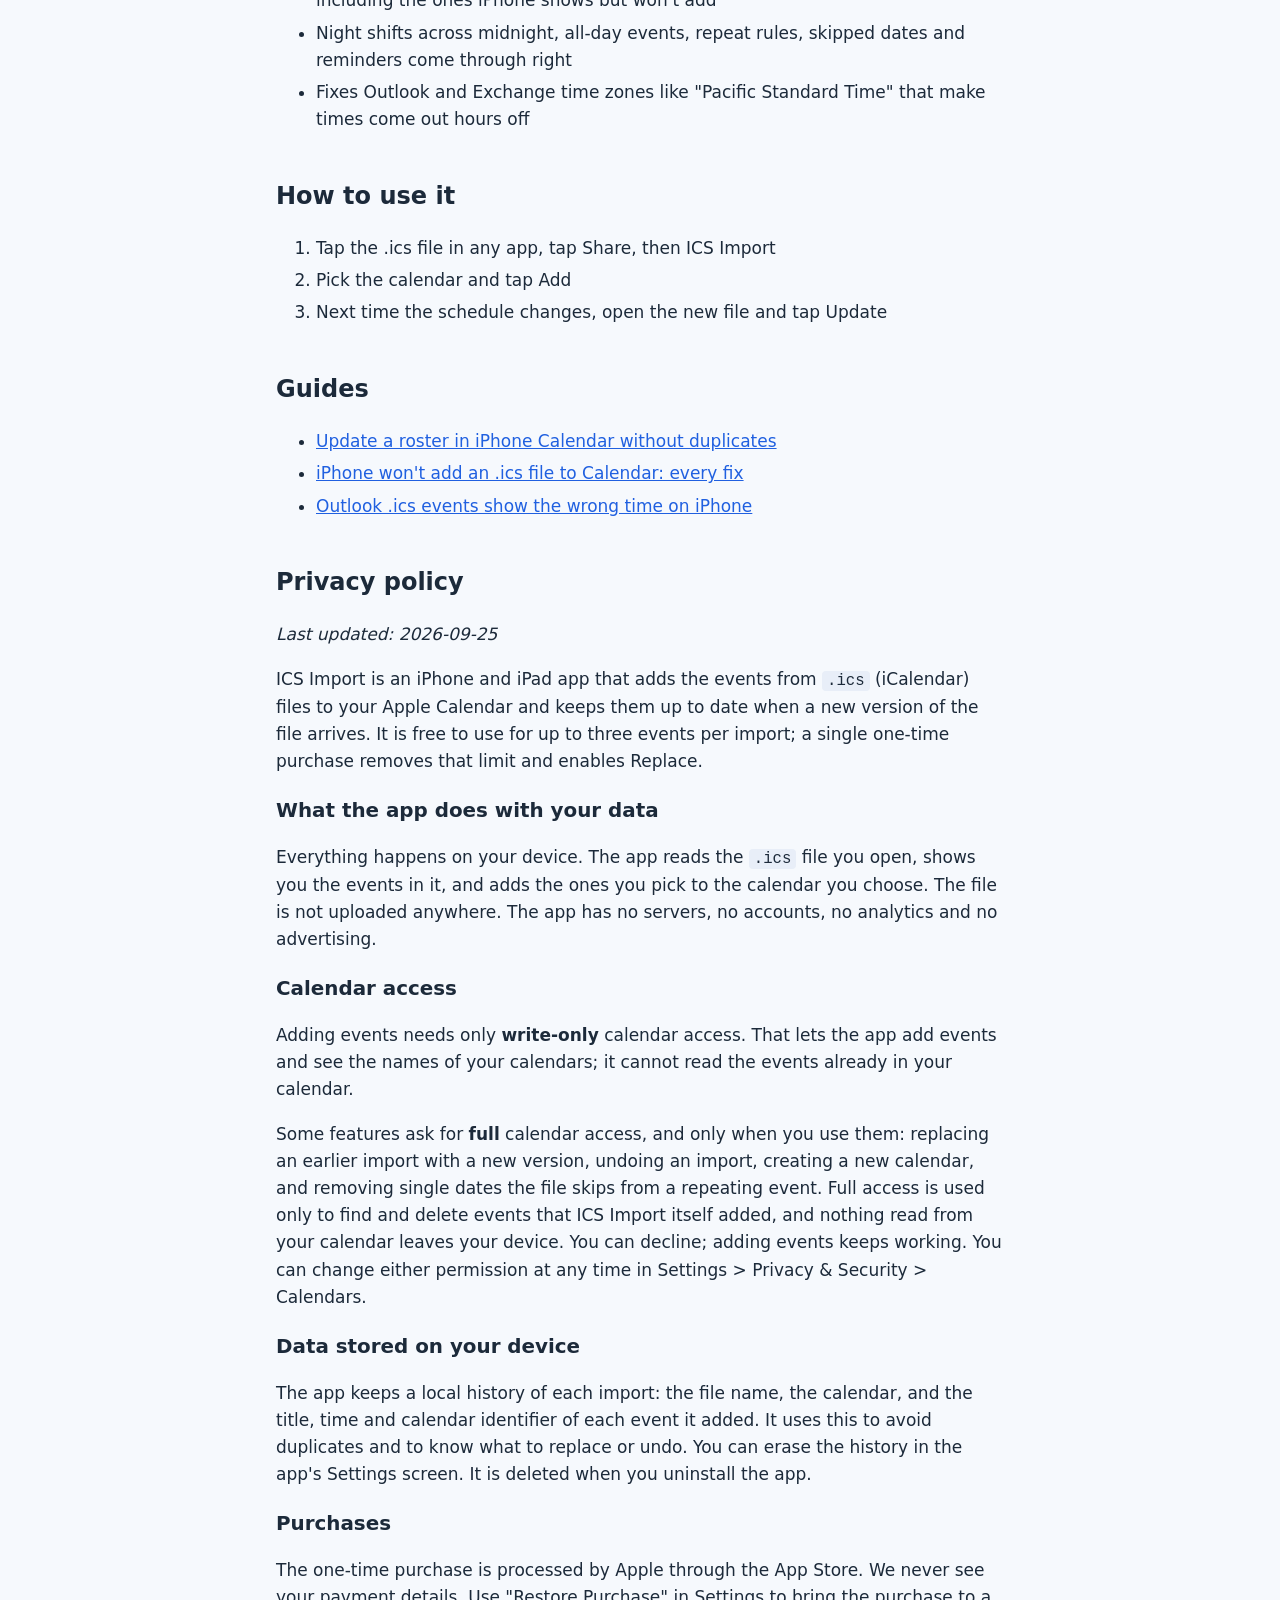
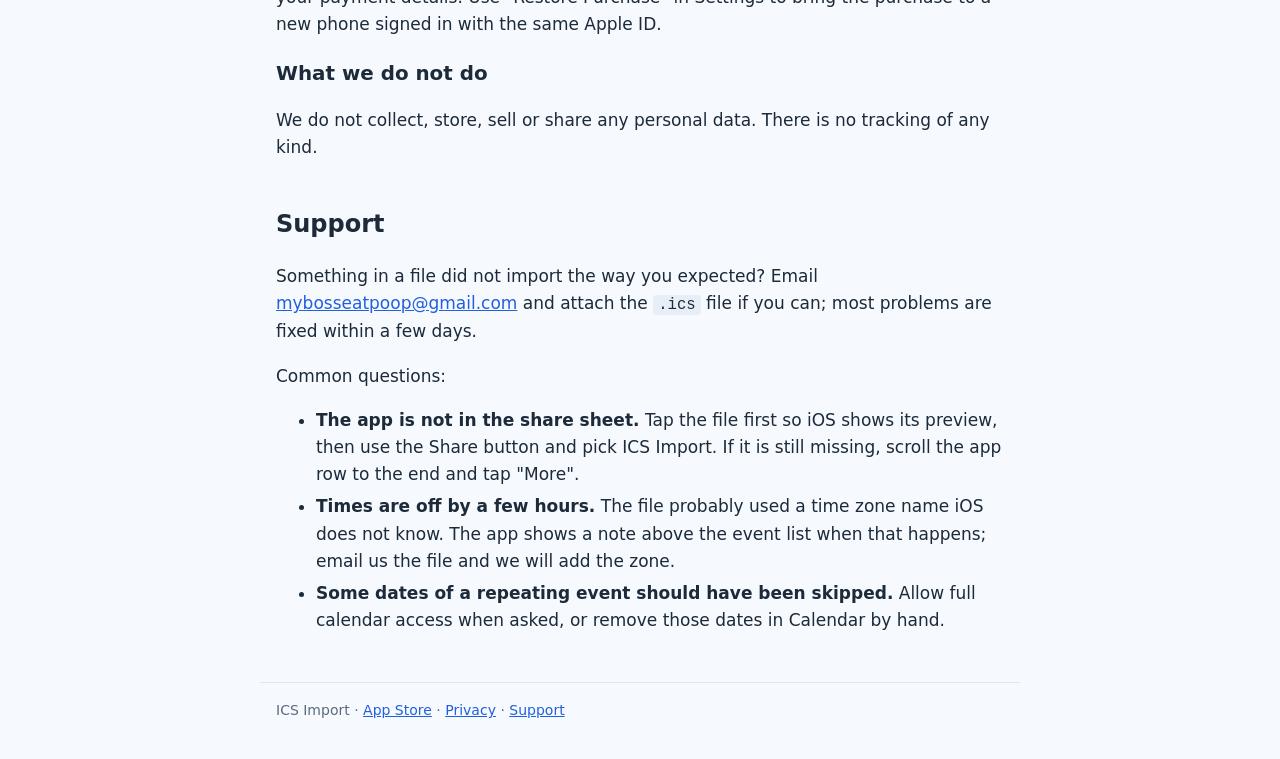
==== commit 121089f5: "Guide: update a roster in iPhone Calendar without duplicates Co-Authored-By: Claude Opus 5.5 (1M con" ====
--- a/index.html
+++ b/index.html
@@ -54,6 +54,7 @@
 
 <h2>Guides</h2>
 <ul>
+<li><a href="guides/update-roster-iphone-calendar-without-duplicates/">Update a roster in iPhone Calendar without duplicates</a></li>
 <li><a href="guides/ics-file-wont-add-to-iphone-calendar/">iPhone won't add an .ics file to Calendar: every fix</a></li>
 <li><a href="guides/outlook-ics-wrong-time-iphone/">Outlook .ics events show the wrong time on iPhone</a></li>
 </ul>
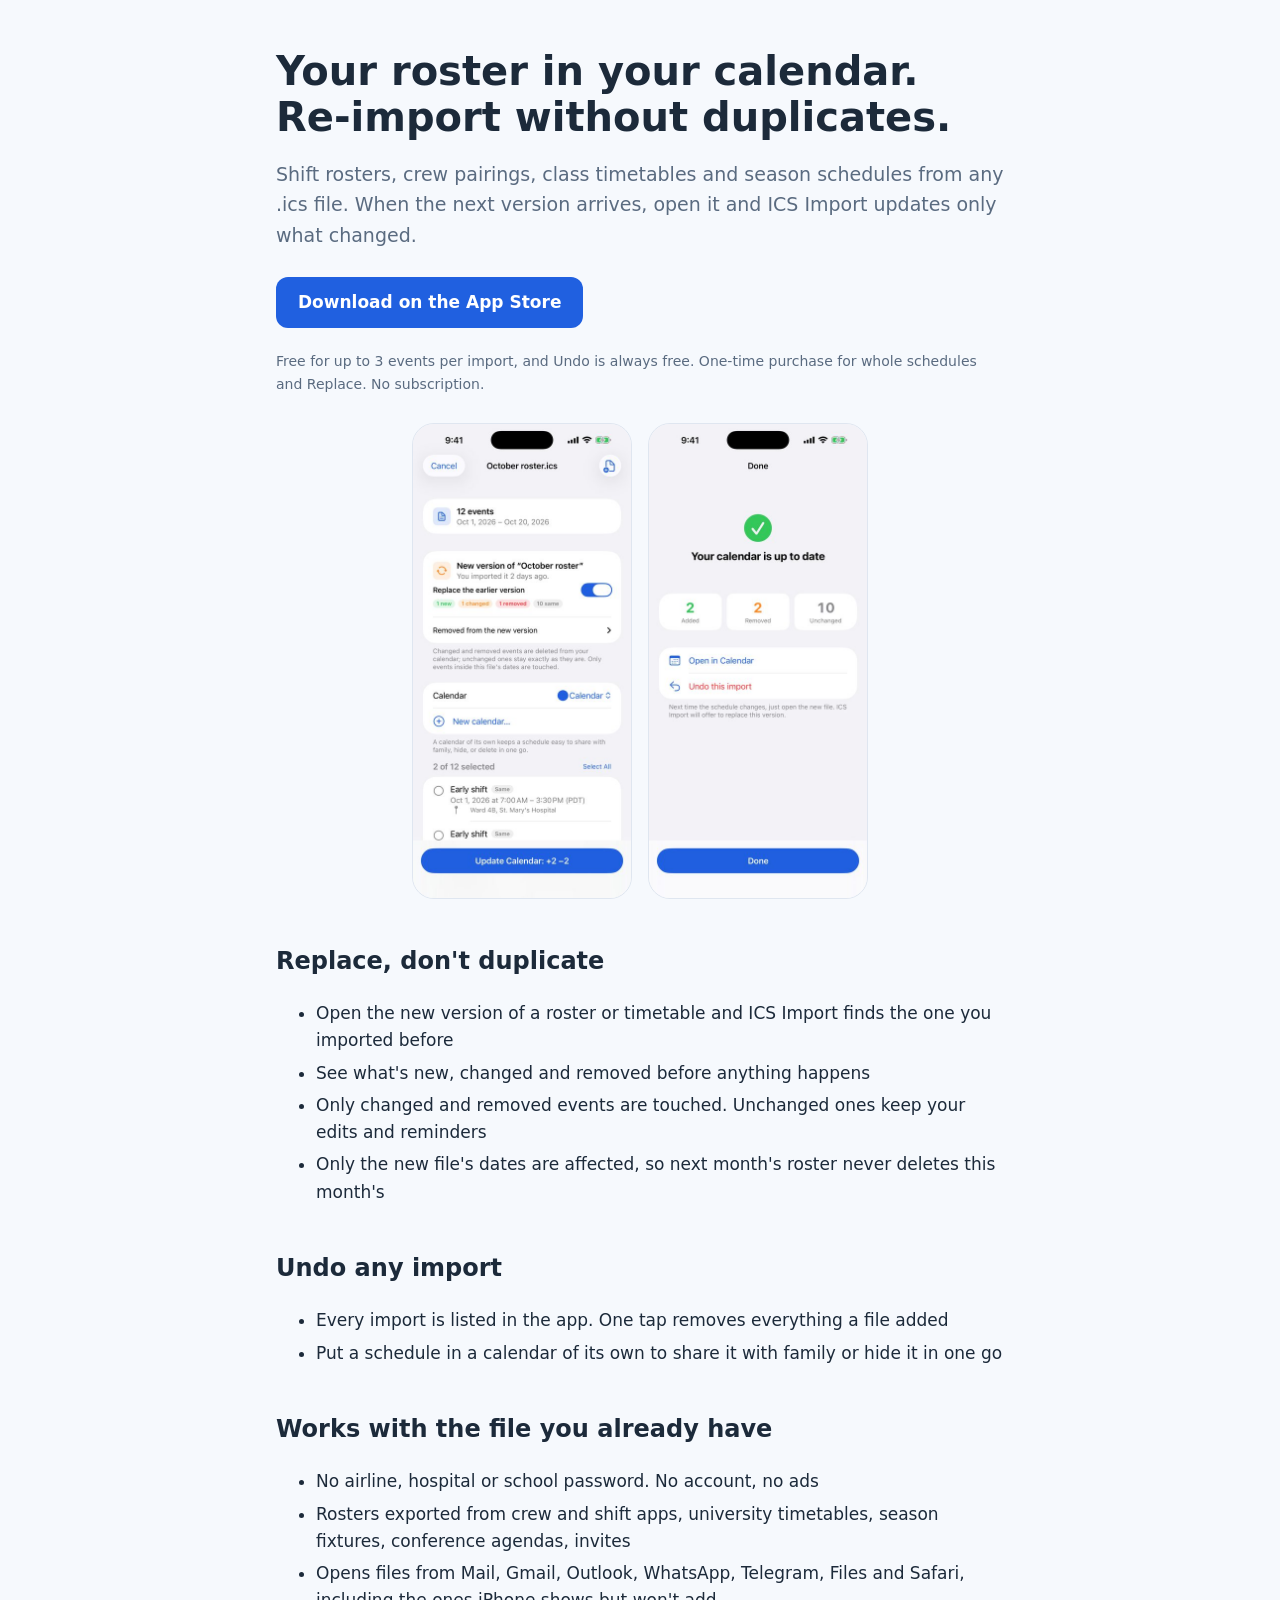
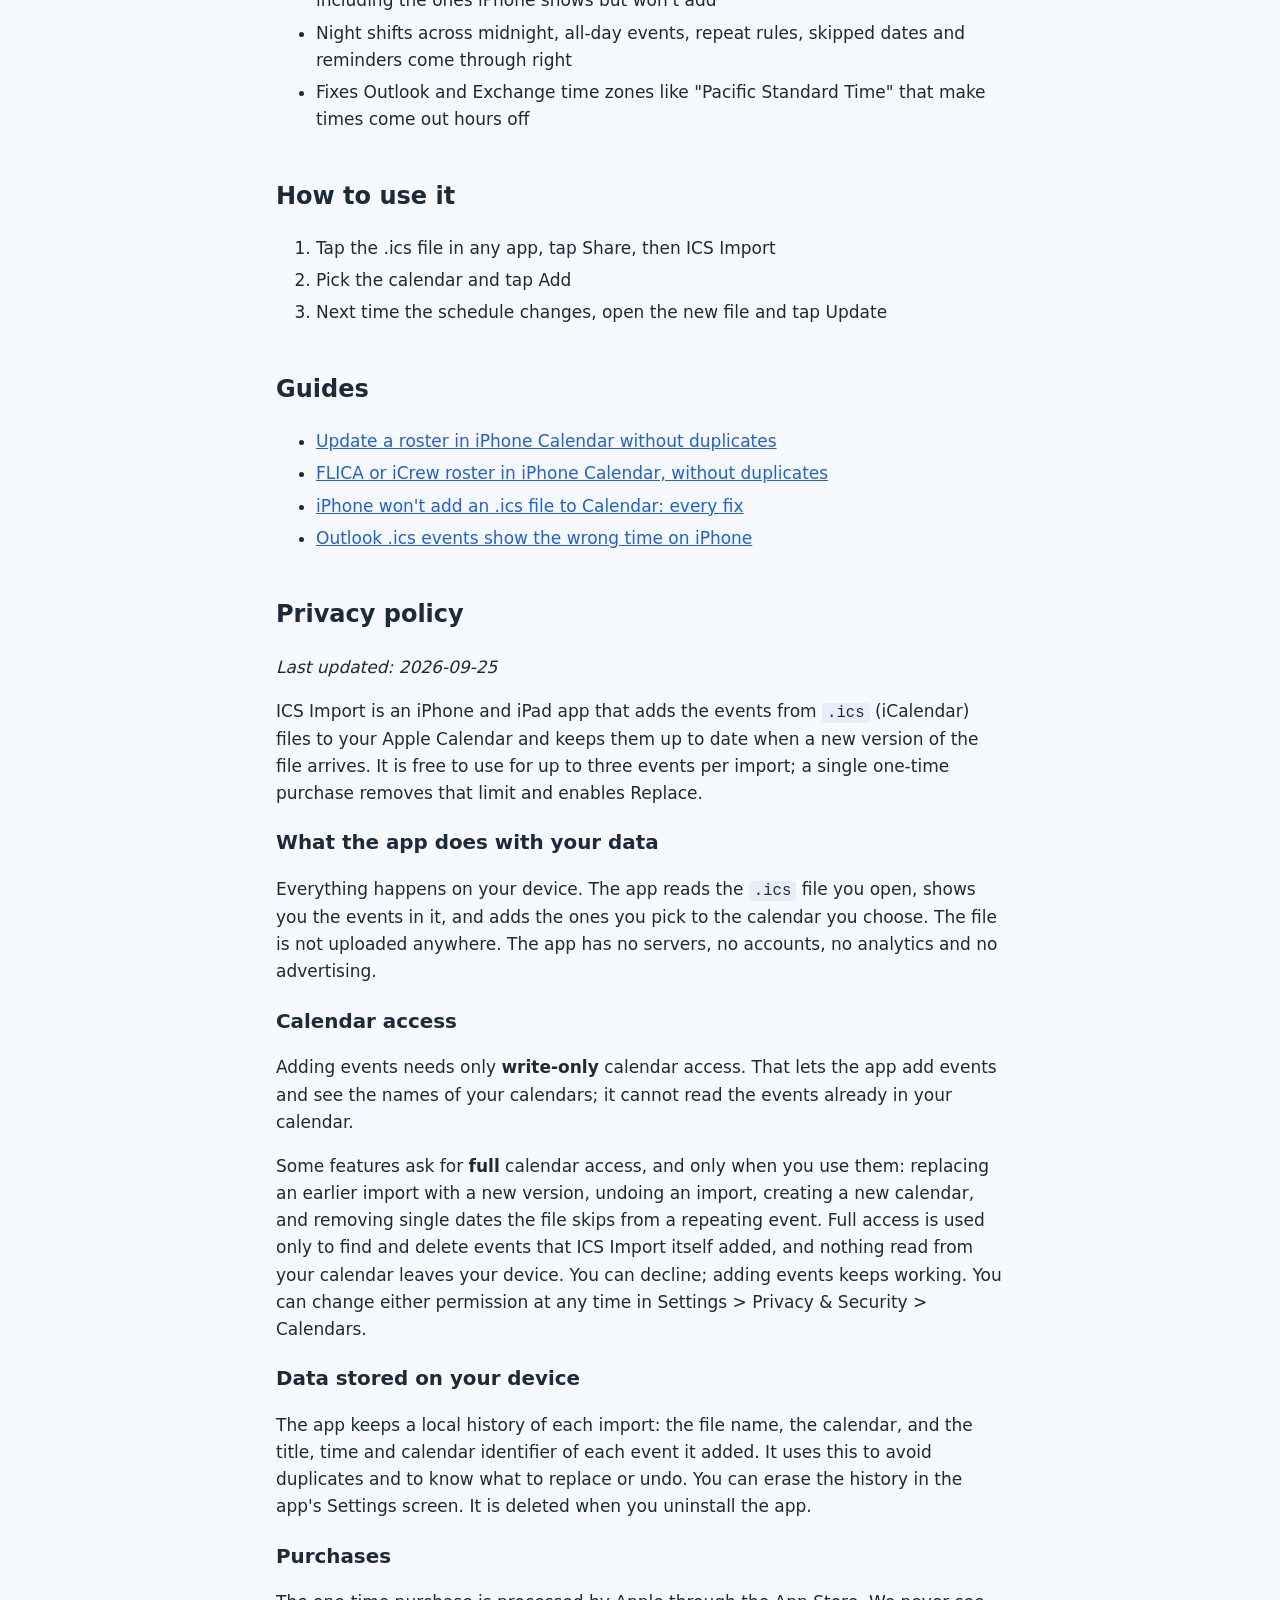
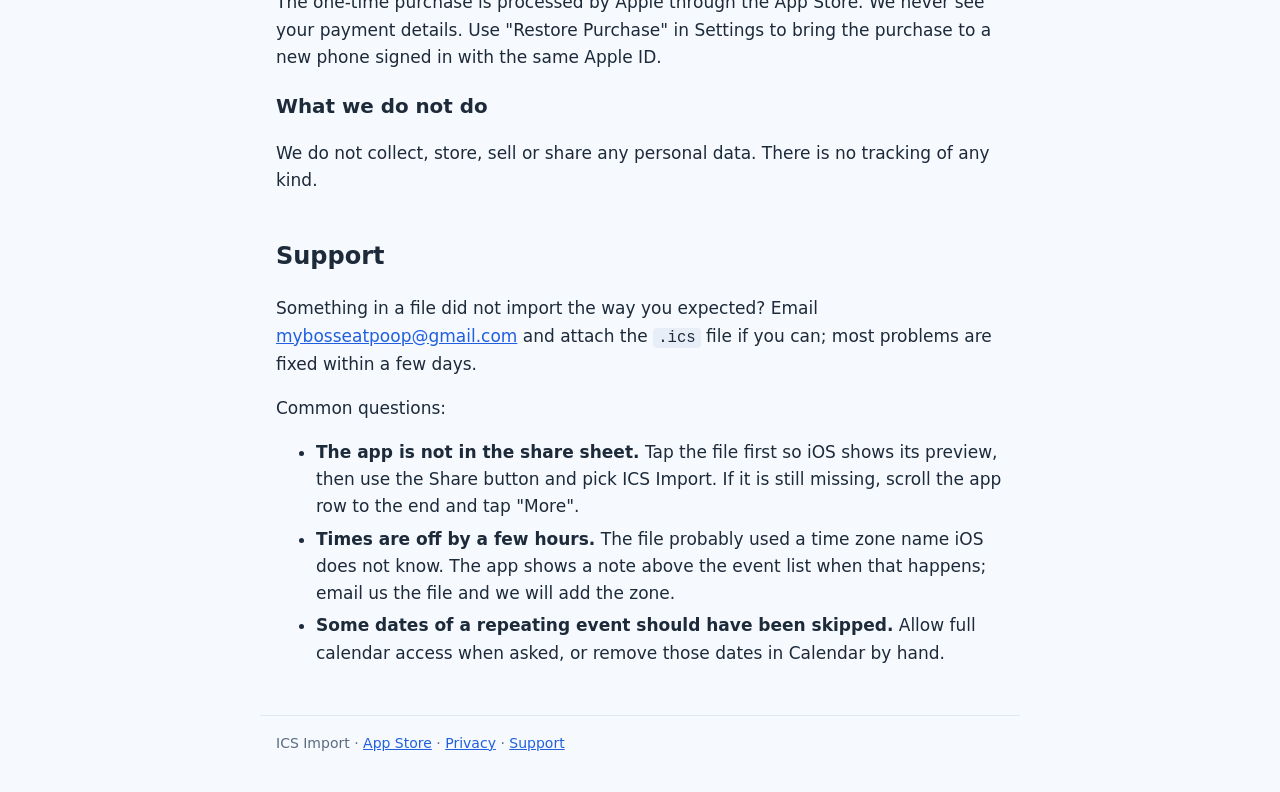
==== commit 88d81b8c: "Guide: FLICA or iCrew roster in iPhone Calendar without duplicates Co-Authored-By: Claude Opus 5.5 (" ====
--- a/index.html
+++ b/index.html
@@ -13,7 +13,7 @@
 <header>
 <h1>Your roster in your calendar. Re-import without duplicates.</h1>
 <p class="lead">Shift rosters, crew pairings, class timetables and season schedules from any .ics file. When the next version arrives, open it and ICS Import updates only what changed.</p>
-<a class="cta" href="https://apps.apple.com/app/id6813216187">Download on the App Store</a>
+<a class="cta" href="https://apps.apple.com/app/apple-store/id6813216187?pt=129470668&amp;ct=web-home&amp;mt=8">Download on the App Store</a>
 <p class="small">Free for up to 3 events per import, and Undo is always free. One-time purchase for whole schedules and Replace. No subscription.</p>
 </header>
 <main>
@@ -55,6 +55,7 @@
 <h2>Guides</h2>
 <ul>
 <li><a href="guides/update-roster-iphone-calendar-without-duplicates/">Update a roster in iPhone Calendar without duplicates</a></li>
+<li><a href="guides/crew-roster-iphone-calendar-flica-icrew/">FLICA or iCrew roster in iPhone Calendar, without duplicates</a></li>
 <li><a href="guides/ics-file-wont-add-to-iphone-calendar/">iPhone won't add an .ics file to Calendar: every fix</a></li>
 <li><a href="guides/outlook-ics-wrong-time-iphone/">Outlook .ics events show the wrong time on iPhone</a></li>
 </ul>
@@ -88,5 +89,5 @@
 <li><strong>Some dates of a repeating event should have been skipped.</strong> Allow full calendar access when asked, or remove those dates in Calendar by hand.</li>
 </ul>
 </main>
-<footer>ICS Import · <a href="https://apps.apple.com/app/id6813216187">App Store</a> · <a href="#privacy">Privacy</a> · <a href="#support">Support</a></footer>
+<footer>ICS Import · <a href="https://apps.apple.com/app/apple-store/id6813216187?pt=129470668&amp;ct=web-home&amp;mt=8">App Store</a> · <a href="#privacy">Privacy</a> · <a href="#support">Support</a></footer>
 </body></html>
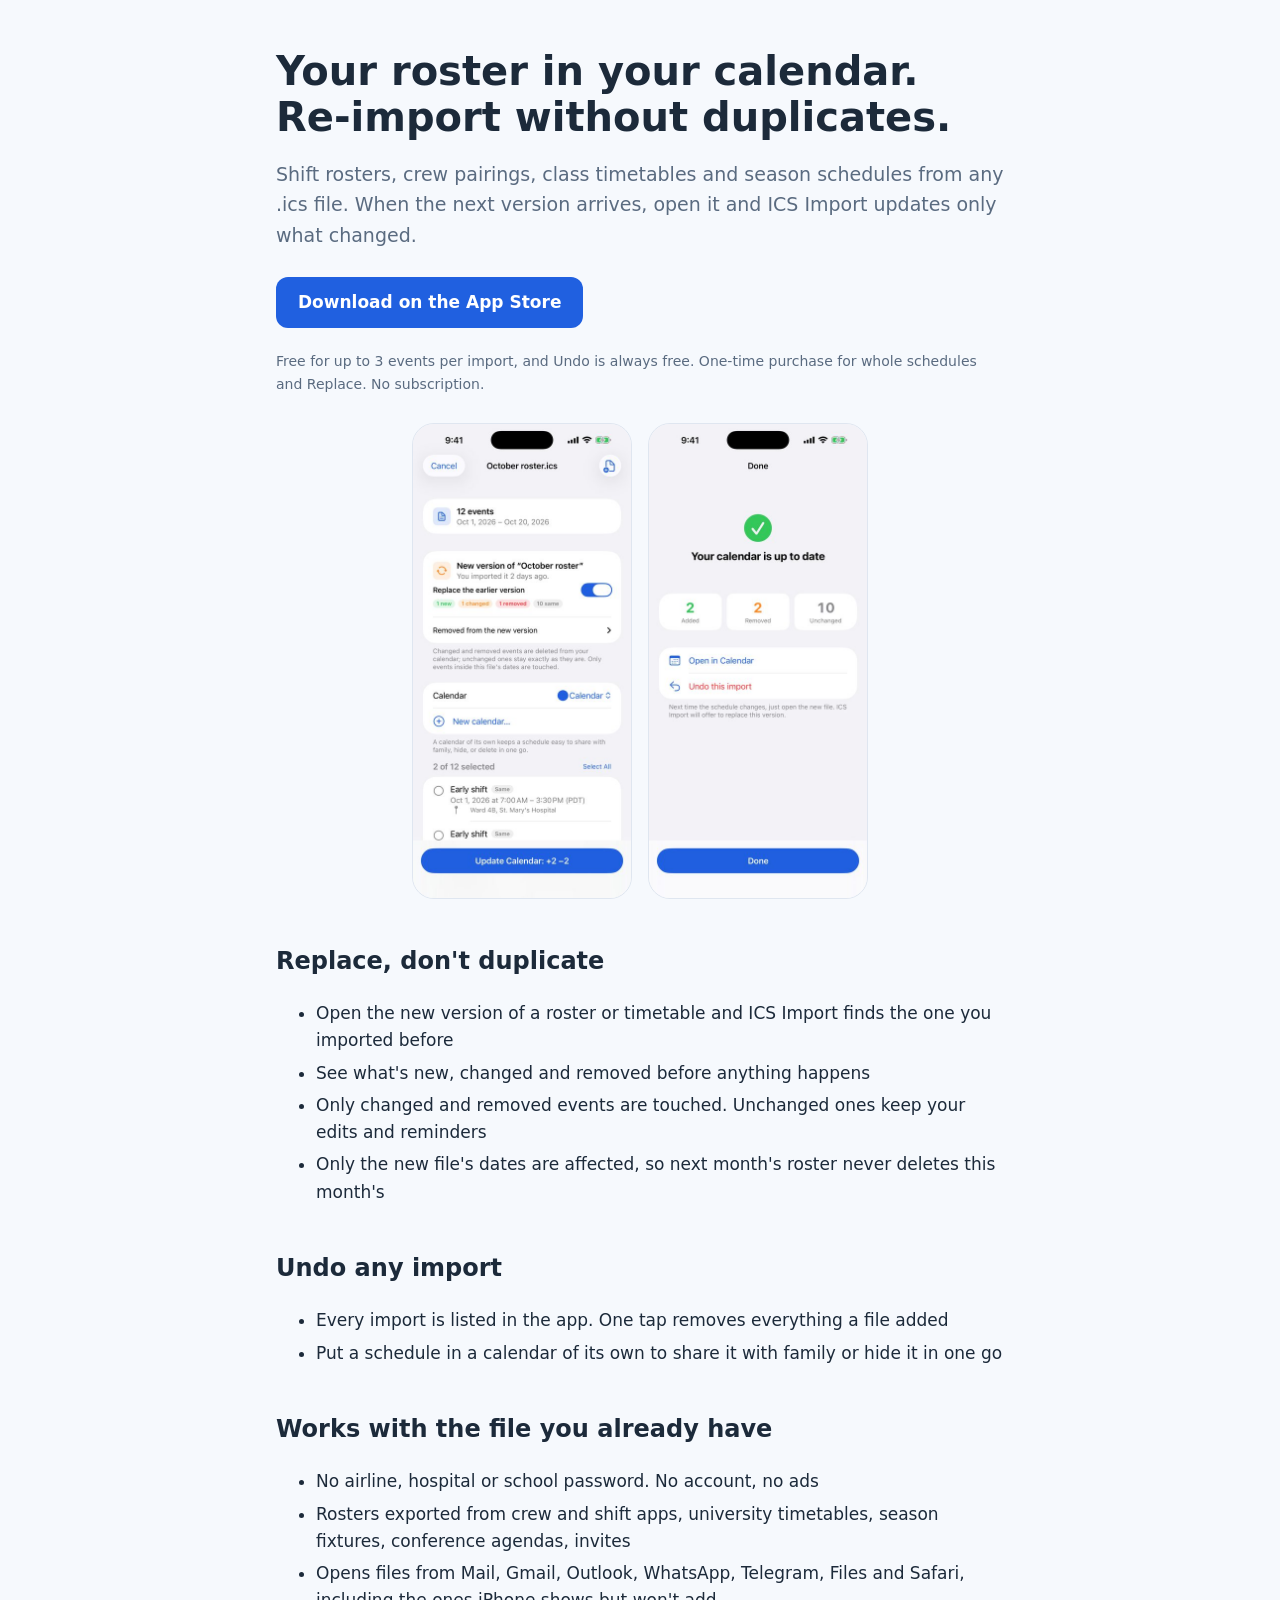
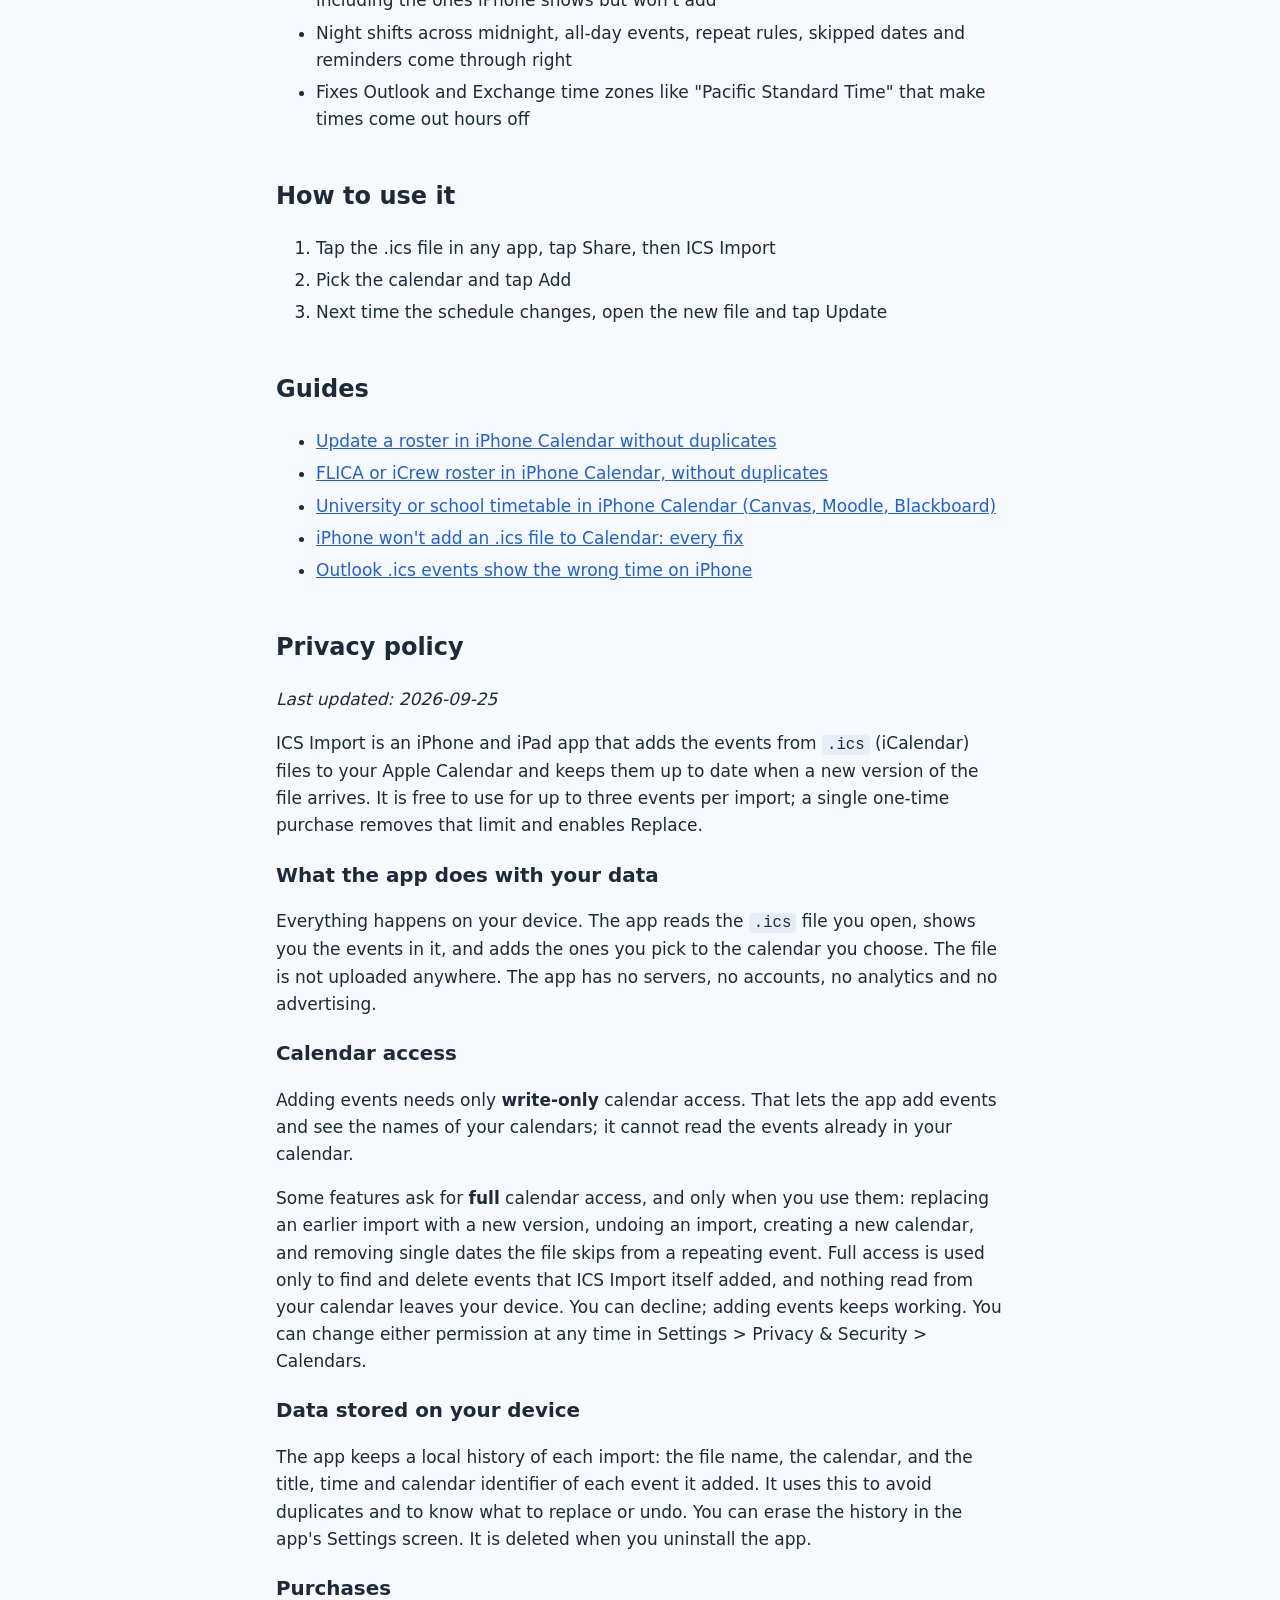
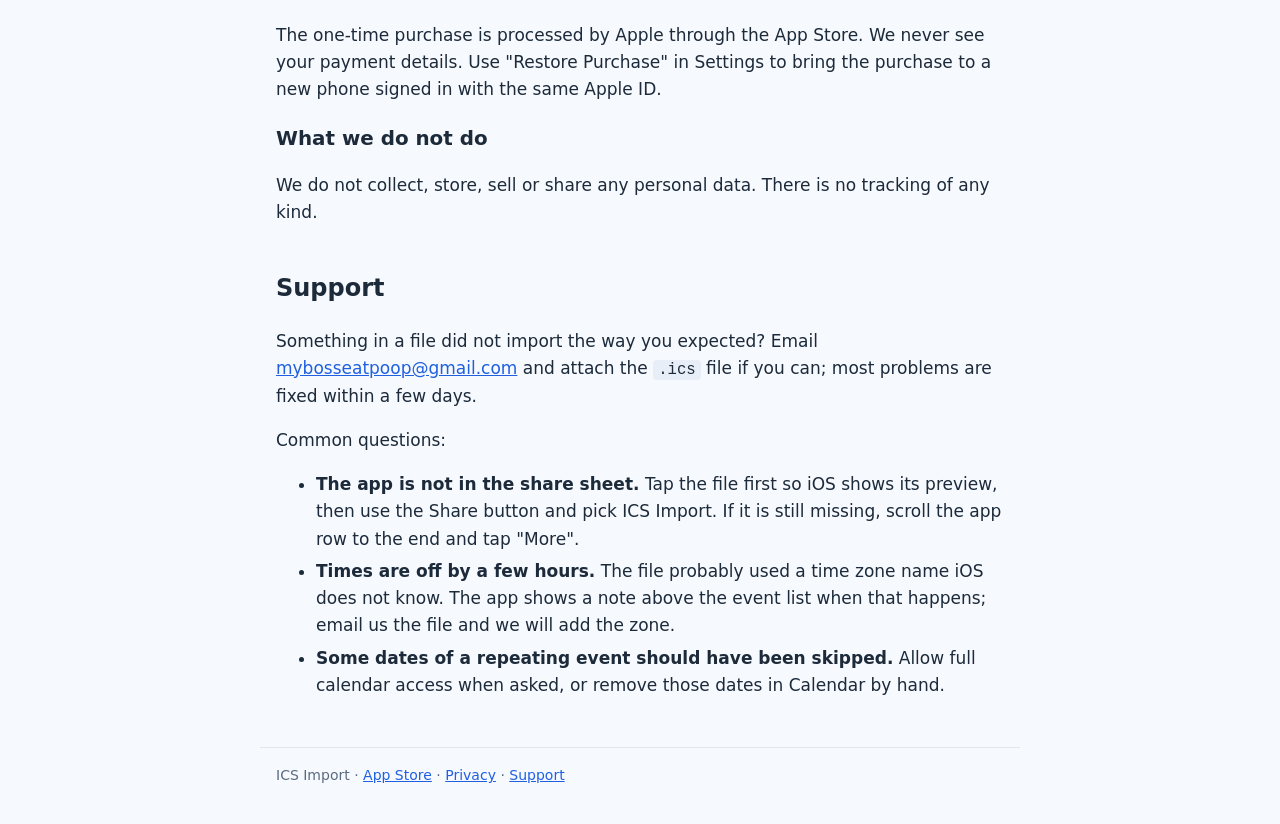
==== commit 42695ce9: "Guide: university or school timetable in iPhone Calendar (Canvas, Moodle, Blackboard) Co-Authored-By" ====
--- a/index.html
+++ b/index.html
@@ -56,6 +56,7 @@
 <ul>
 <li><a href="guides/update-roster-iphone-calendar-without-duplicates/">Update a roster in iPhone Calendar without duplicates</a></li>
 <li><a href="guides/crew-roster-iphone-calendar-flica-icrew/">FLICA or iCrew roster in iPhone Calendar, without duplicates</a></li>
+<li><a href="guides/university-timetable-iphone-calendar/">University or school timetable in iPhone Calendar (Canvas, Moodle, Blackboard)</a></li>
 <li><a href="guides/ics-file-wont-add-to-iphone-calendar/">iPhone won't add an .ics file to Calendar: every fix</a></li>
 <li><a href="guides/outlook-ics-wrong-time-iphone/">Outlook .ics events show the wrong time on iPhone</a></li>
 </ul>
